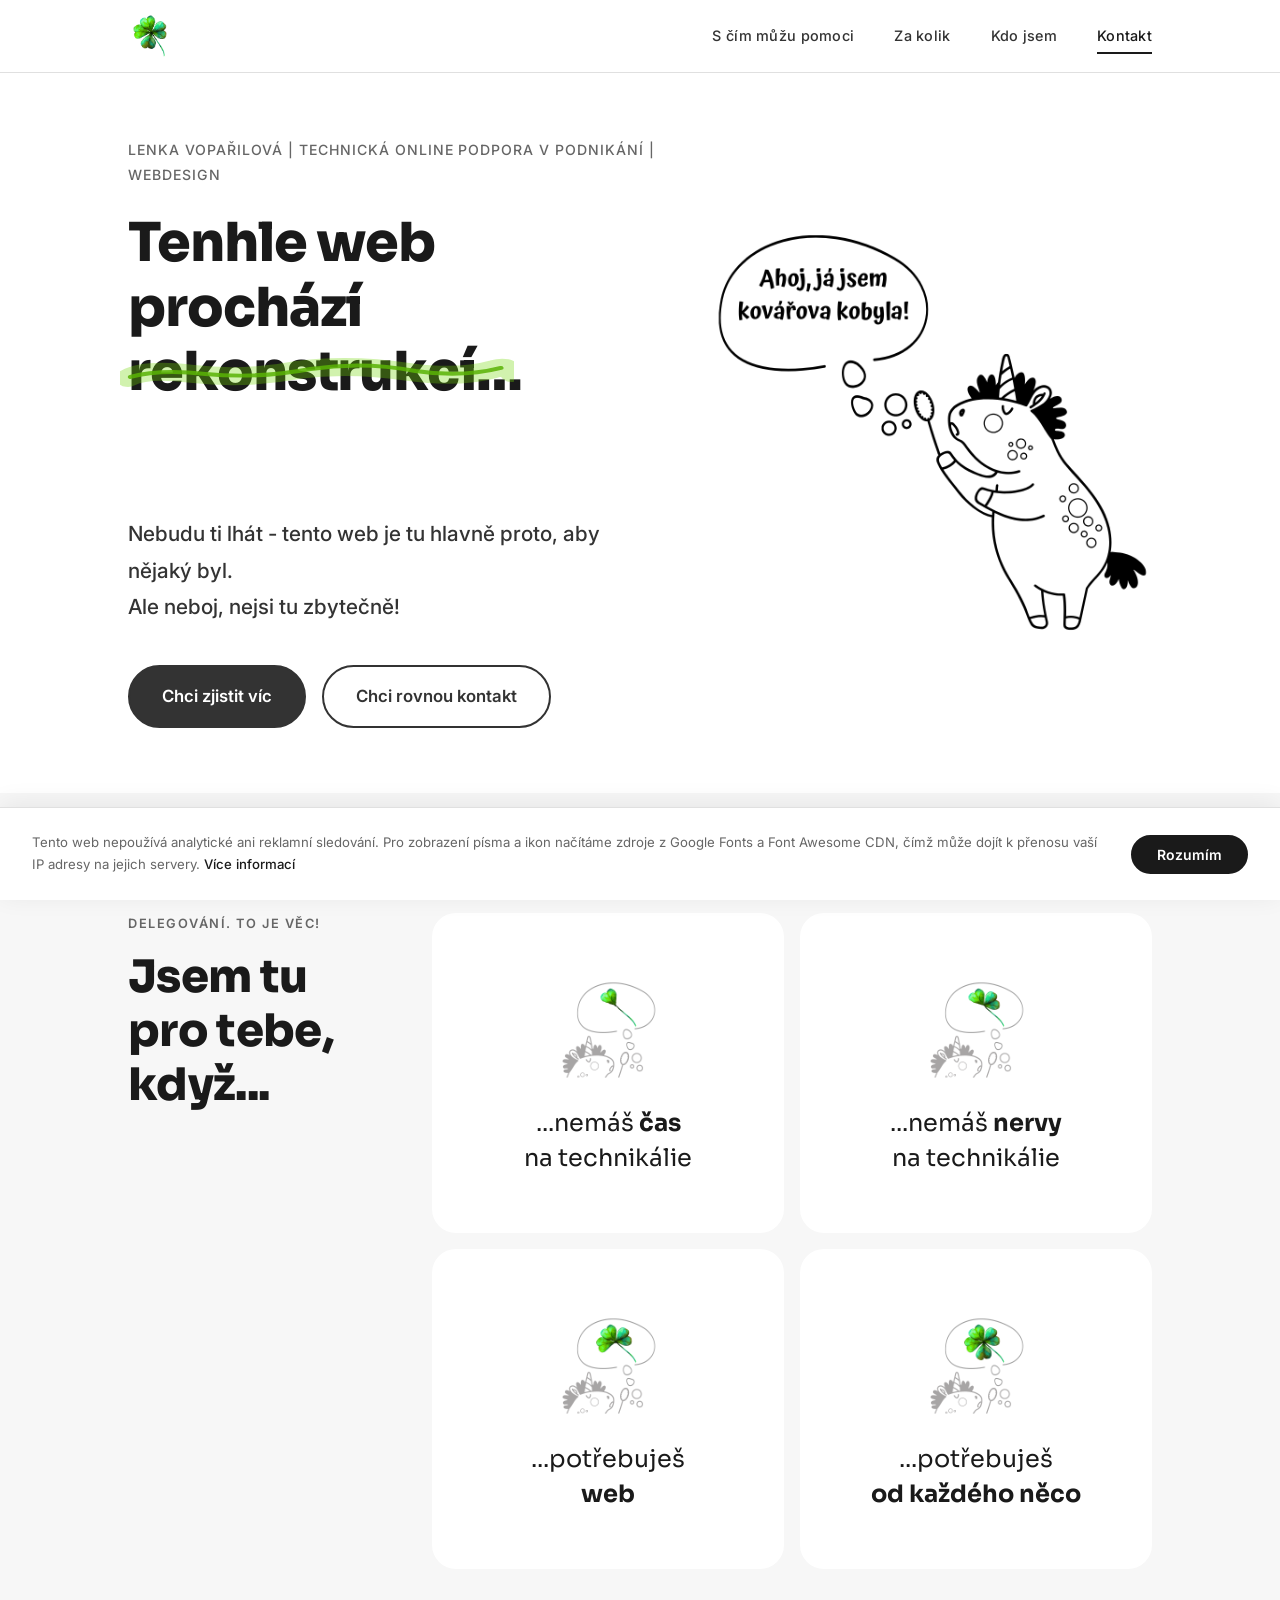
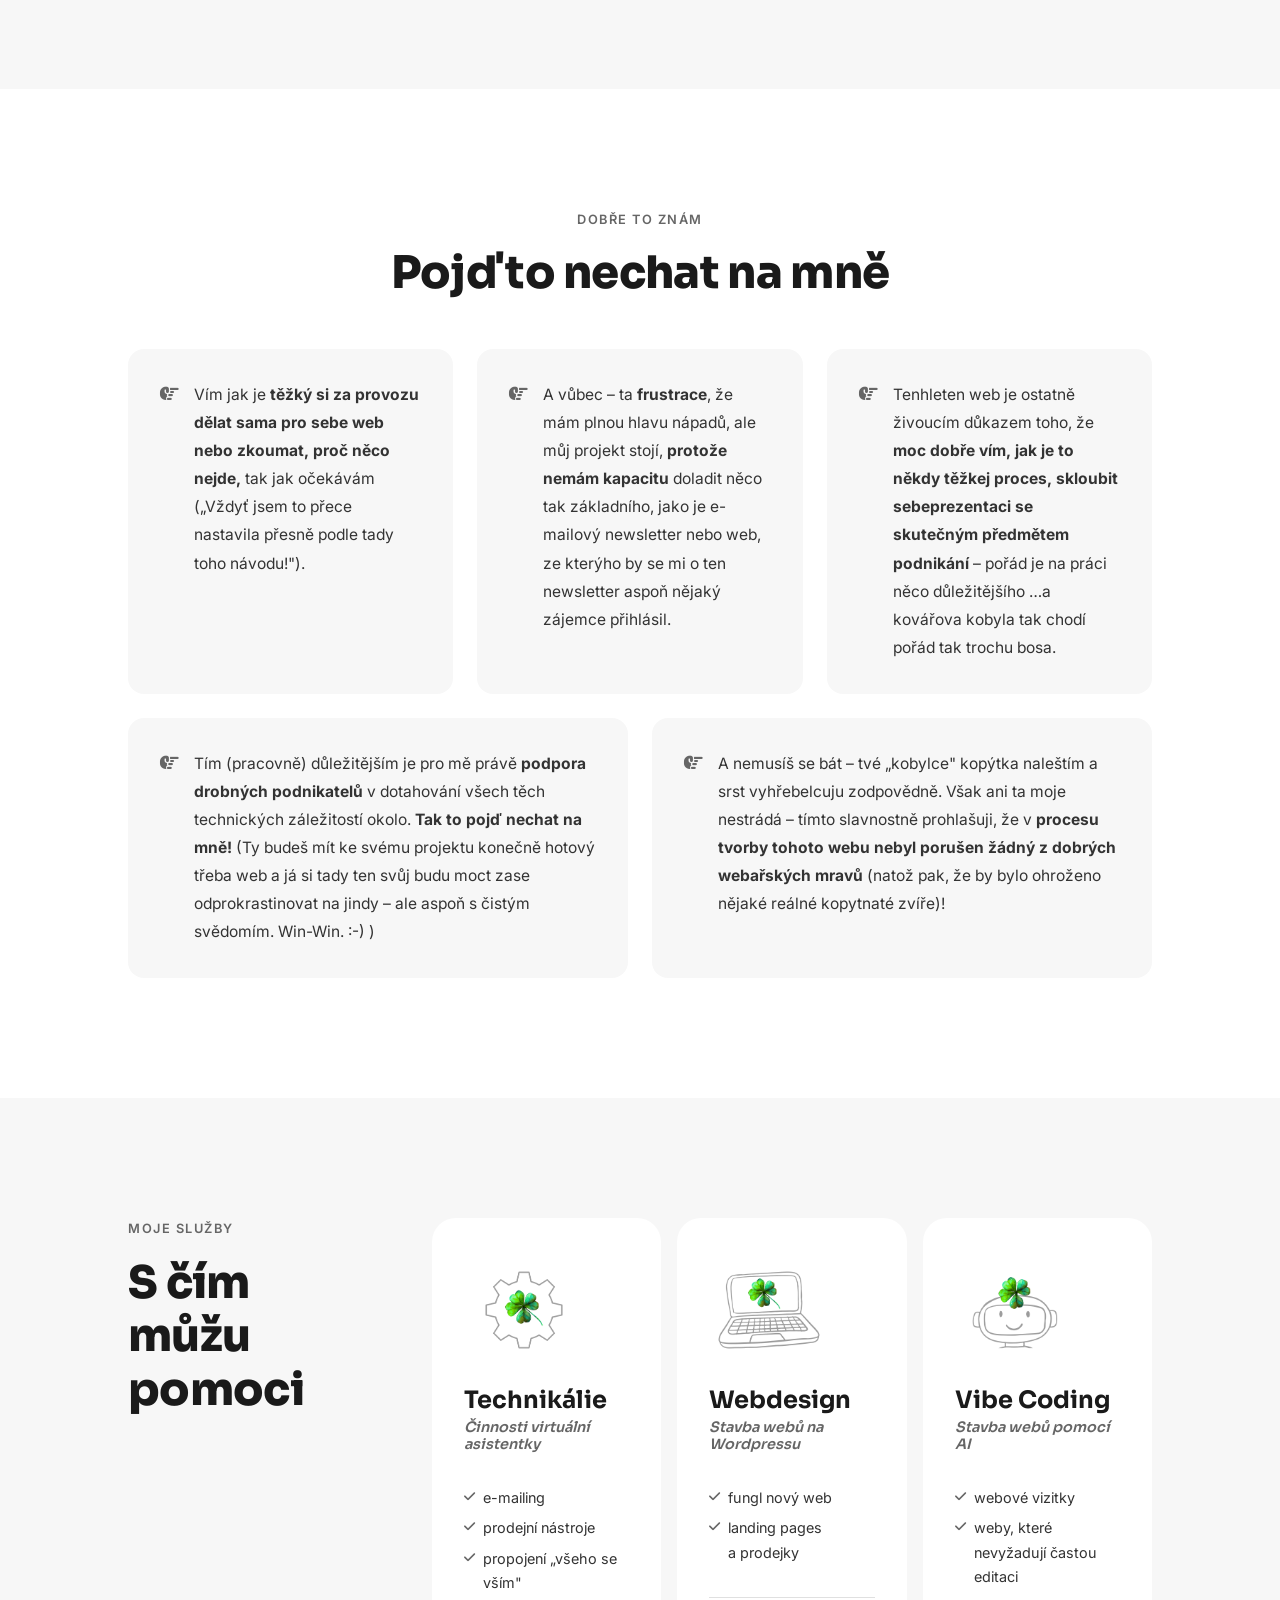
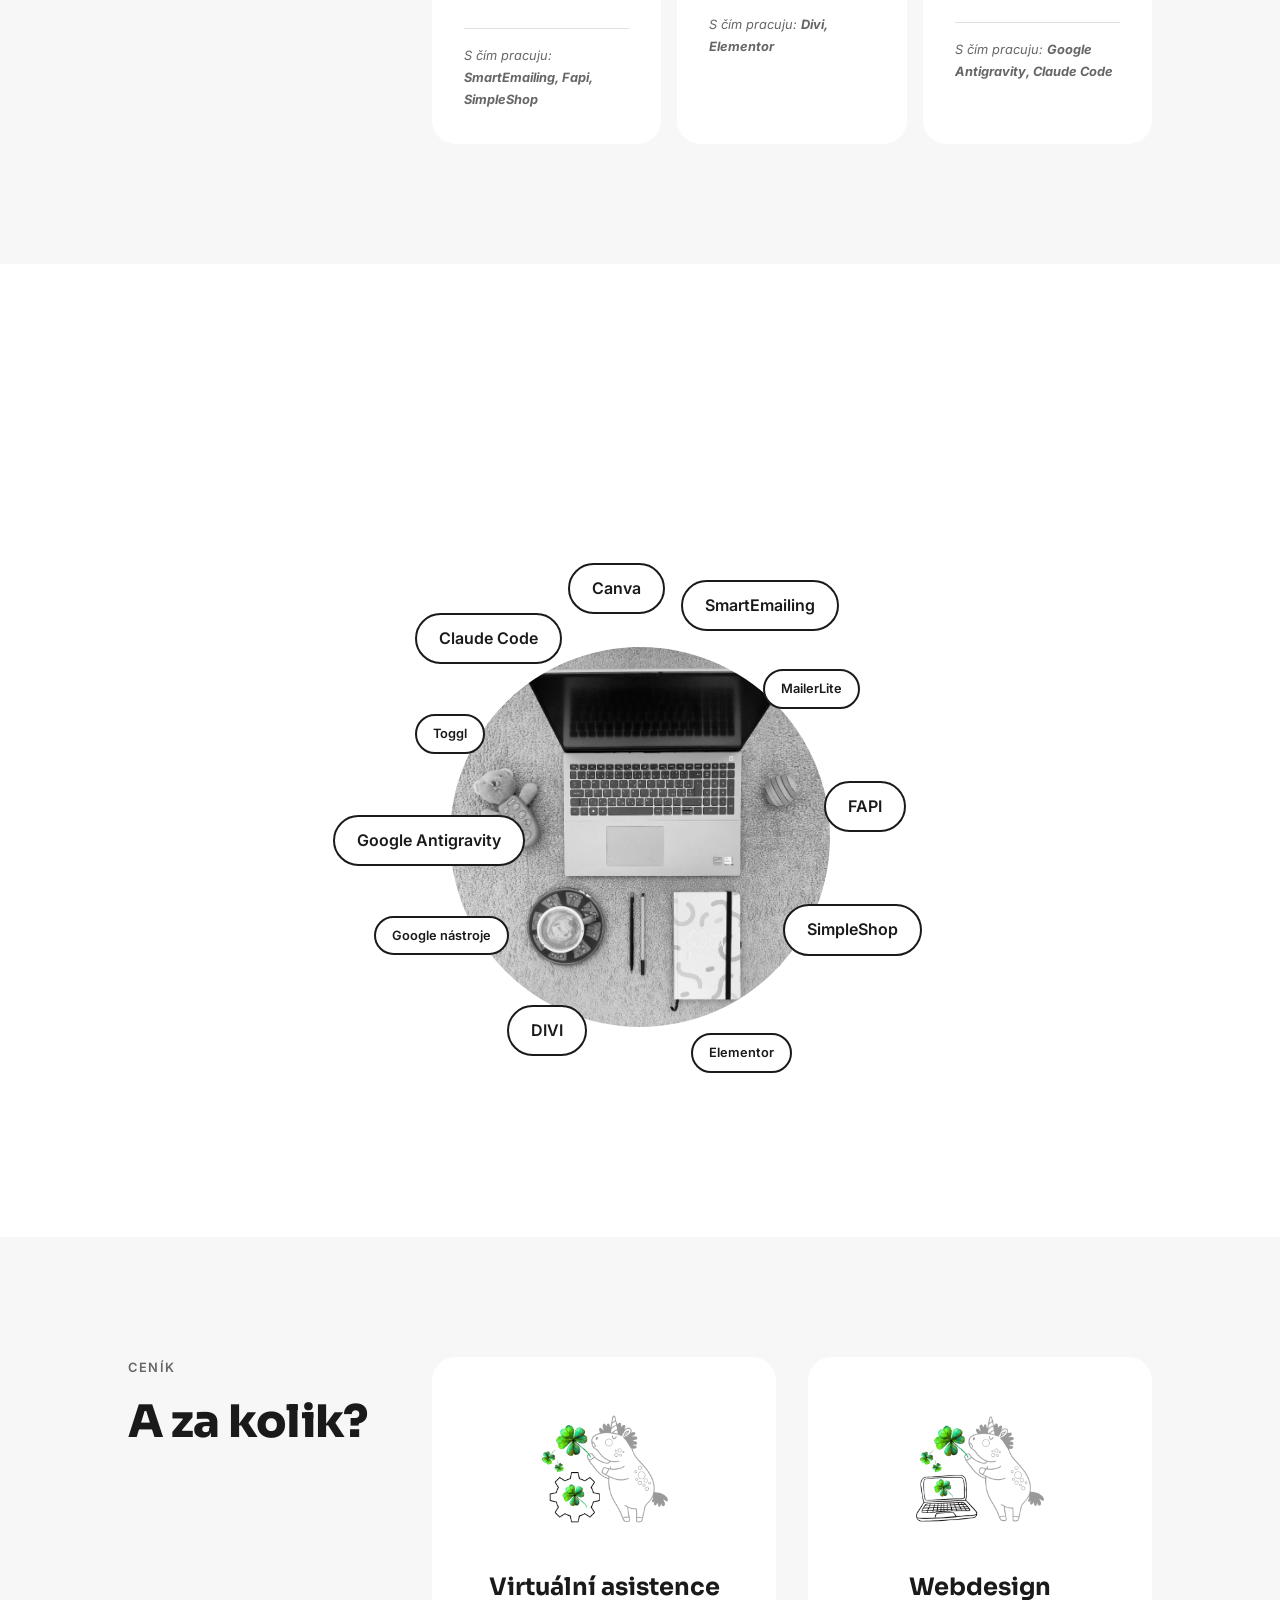
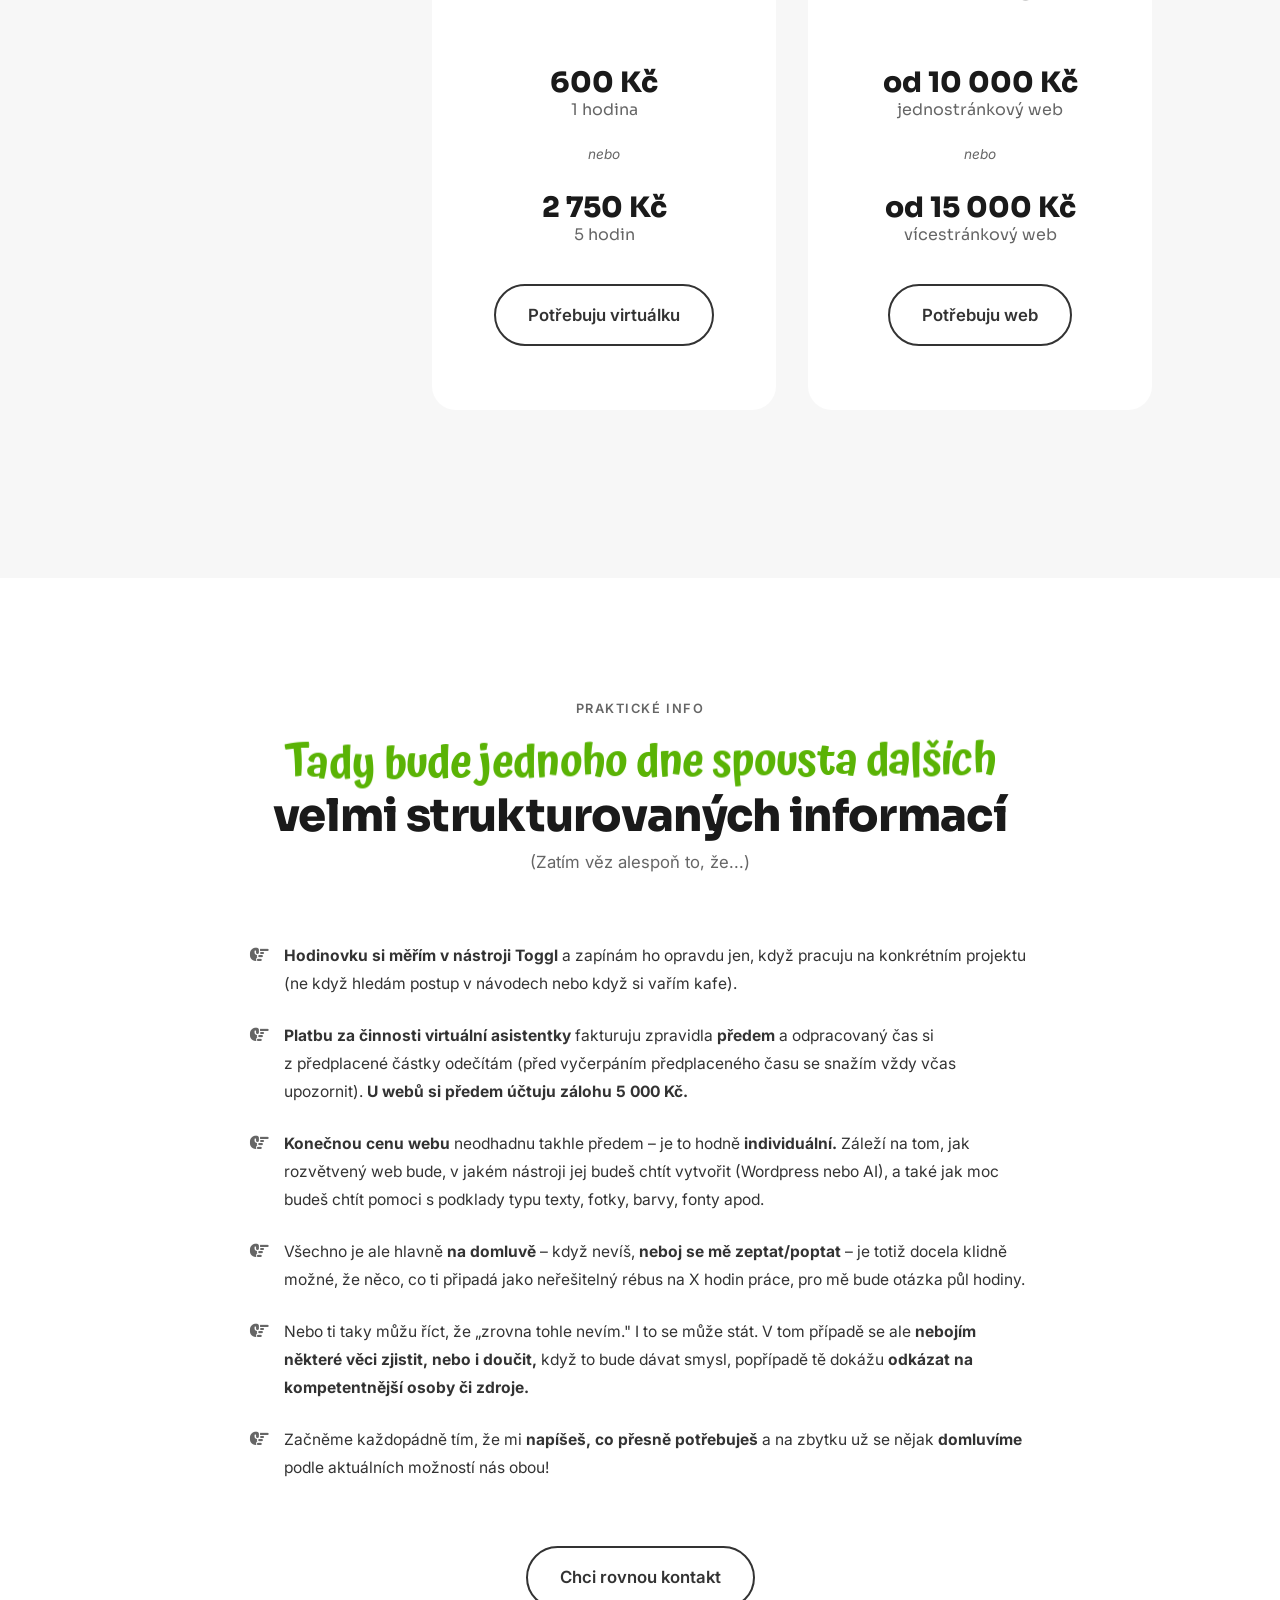
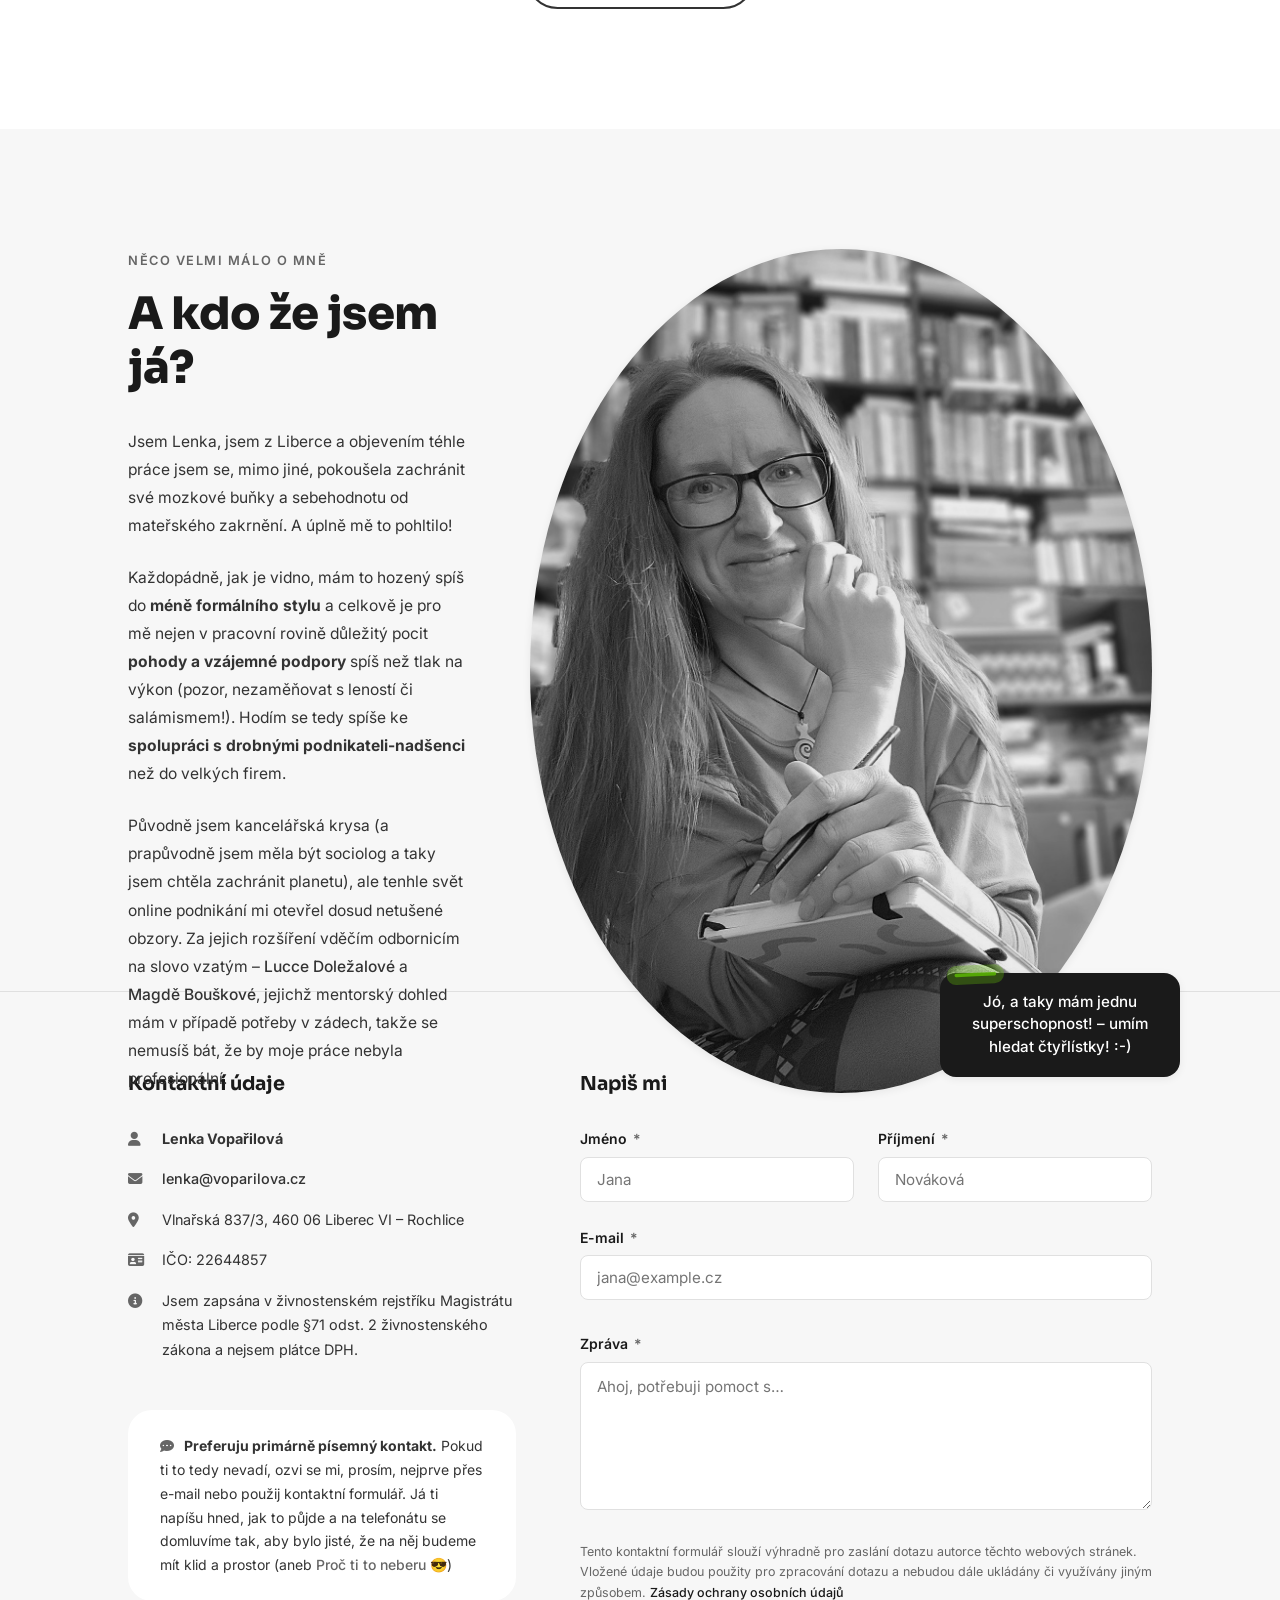
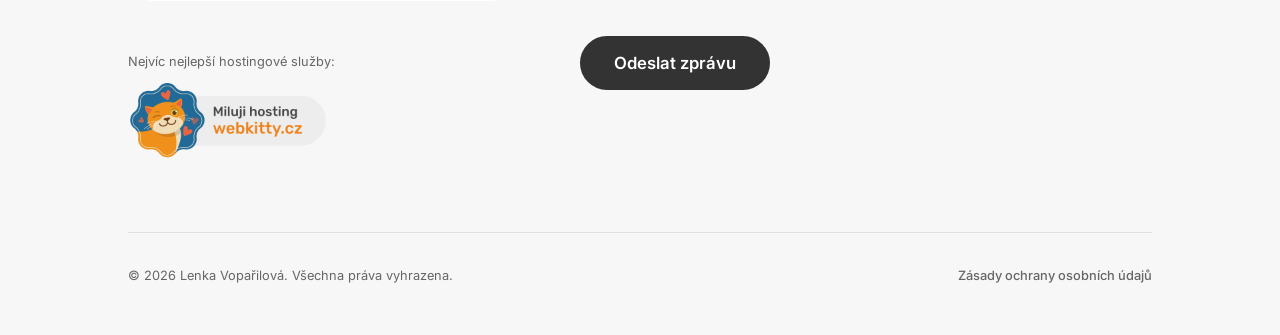
==== index.html @ 4a7dfb62 "verze1-28426" ====
<!DOCTYPE html>
<html lang="cs">

<head>
  <meta charset="UTF-8">
  <meta name="viewport" content="width=device-width, initial-scale=1.0">

  <!-- ===== SEO ===== -->
  <title>Lenka Vopařilová – Technická online podpora v podnikání | Webdesign | Liberec</title>
  <meta name="description"
    content="Virtuální asistentka a webdesignérka z Liberce. Pomáhám drobným podnikatelům s e-mailingem, webdesignem, propojením nástrojů a tvorbou webů. Neztrácejte nervy s technikou – nechte to na&nbsp;mně.">
  <link rel="canonical" href="https://voparilova.cz/">

  <!-- ===== Open Graph (Facebook, LinkedIn…) ===== -->
  <meta property="og:type" content="website">
  <meta property="og:url" content="https://voparilova.cz/">
  <meta property="og:title" content="Lenka Vopařilová – Technická online podpora a Webdesign">
  <meta property="og:description"
    content="Virtuální asistentka a webdesignérka. Pomáhám drobným podnikatelům s technickými záležitostmi: e-mailing, webdesign, propojení nástrojů. Liberec.">
  <meta property="og:image" content="https://voparilova.cz/Obrazky/Levop_kobyla_hero.png">
  <meta property="og:locale" content="cs_CZ">
  <meta property="og:site_name" content="Lenka Vopařilová">

  <!-- ===== Twitter Card ===== -->
  <meta name="twitter:card" content="summary_large_image">
  <meta name="twitter:title" content="Lenka Vopařilová – Technická online podpora a Webdesign">
  <meta name="twitter:description"
    content="Virtuální asistentka a webdesignérka z Liberce. Pomáhám s e-mailingem, weby a propojením nástrojů.">
  <meta name="twitter:image" content="https://voparilova.cz/Obrazky/Levop_kobyla_hero.png">

  <!-- ===== Favicon ===== -->
  <link rel="icon" type="image/svg+xml" href="favicon.svg">

  <!-- ===== Fonty ===== -->
  <link rel="preconnect" href="https://fonts.googleapis.com">
  <link rel="preconnect" href="https://fonts.gstatic.com" crossorigin>
  <link
    href="https://fonts.googleapis.com/css2?family=Sora:wght@400;600;700;800&family=Inter:wght@300;400;500;600&family=Caveat:wght@600&family=Atma:wght@600&display=swap"
    rel="stylesheet">

  <!-- ===== Font Awesome ===== -->
  <link rel="preconnect" href="https://cdnjs.cloudflare.com" crossorigin>
  <link rel="stylesheet" href="https://cdnjs.cloudflare.com/ajax/libs/font-awesome/6.5.1/css/all.min.css"
    integrity="sha512-DTOQO9RWCH3ppGqcWaEA1BIZOC6xxalwEsw9c2QQeAIftl+Vegovlnee1c9QX4TctnWMn13TZye+giMm8e2LwA=="
    crossorigin="anonymous" referrerpolicy="no-referrer">

  <!-- ===== Stylesheet ===== -->
  <link rel="stylesheet" href="css/style.css">

  <!-- ===== Strukturovaná data – LocalBusiness ===== -->
  <script type="application/ld+json">
  {
    "@context": "https://schema.org",
    "@type": "LocalBusiness",
    "name": "Lenka Vopařilová",
    "description": "Virtuální asistentka a webdesignérka. Technická online podpora drobným podnikatelům – e-mailing, webdesign, propojení nástrojů.",
    "url": "https://voparilova.cz",
    "email": "lenka@voparilova.cz",
    "address": {
      "@type": "PostalAddress",
      "streetAddress": "Vlnařská 837/3",
      "addressLocality": "Liberec VI – Rochlice",
      "postalCode": "460 06",
      "addressCountry": "CZ"
    },
    "identifier": {
      "@type": "PropertyValue",
      "name": "IČO",
      "value": "22644857"
    },
    "priceRange": "600 Kč/hod",
    "areaServed": {
      "@type": "Country",
      "name": "Česká republika"
    },
    "knowsLanguage": "cs",
    "image": "https://voparilova.cz/Obrazky/Levop_Lenka.jpg"
  }
  </script>

  <!-- ===== Strukturovaná data – FAQ (ceník) ===== -->
  <script type="application/ld+json">
  {
    "@context": "https://schema.org",
    "@type": "FAQPage",
    "mainEntity": [
      {
        "@type": "Question",
        "name": "Kolik stojí virtuálně-asistentské činnosti?",
        "acceptedAnswer": {
          "@type": "Answer",
          "text": "Hodinová sazba je 600 Kč. Čas měřím v nástroji Toggl a zapínám ho opravdu jen při práci na konkrétním projektu."
        }
      },
      {
        "@type": "Question",
        "name": "Kolik stojí tvorba webu?",
        "acceptedAnswer": {
          "@type": "Answer",
          "text": "Cena závisí na složitosti a způsobu tvorby. Malý web nebo webová vizitka od 10 000 Kč, rozvětvený web od 20 000 Kč. Konečnou cenu nelze odhadnout předem, vše je na domluvě."
        }
      }
    ]
  }
  </script>
</head>

<body>

  <!-- ============================================================
     NAVIGACE
     ============================================================ -->
  <header class="site-header" role="banner">
    <nav class="nav-inner" aria-label="Hlavní navigace">

      <!-- Logo -->
      <a href="/" class="nav-logo" aria-label="Lenka Vopařilová – domovská stránka">
        <img src="Obrazky/Levop_ctyrlistek_logo.png" alt="Čtyřlístek – logo Lenky Vopařilové" width="44" height="44">
      </a>

      <!-- Desktopové menu -->
      <ul class="nav-menu" role="list">
        <li><a href="#sluzby">S čím můžu pomoci</a></li>
        <li><a href="#cenik">Za kolik</a></li>
        <li><a href="#o-mne">Kdo jsem</a></li>
        <li><a href="#kontakt">Kontakt</a></li>
      </ul>

      <!-- Hamburger (mobil) -->
      <button class="nav-hamburger" aria-label="Otevřít menu" aria-expanded="false" aria-controls="mobile-menu">
        <span></span>
        <span></span>
        <span></span>
      </button>

    </nav>

    <!-- Mobilní menu -->
    <nav id="mobile-menu" class="nav-mobile-menu" aria-label="Mobilní navigace">
      <a href="#sluzby">S čím můžu pomoci</a>
      <a href="#cenik">Za kolik</a>
      <a href="#o-mne">Kdo jsem</a>
      <a href="#kontakt">Kontakt</a>
    </nav>
  </header><!-- /header -->


  <!-- ============================================================
     HERO SEKCE
     ============================================================ -->
  <main id="main-content">

    <section class="hero" aria-labelledby="hero-heading">
      <div class="hero-inner">

        <!-- Text -->
        <div class="hero-content">
          <p class="hero-supertitle">
            Lenka Vopařilová | Technická online podpora v podnikání | Webdesign
          </p>

          <h1 class="hero-title" id="hero-heading">
            Tenhle web prochází
            <span class="word-swap-wrapper">
              <span class="word-swap">
                <span class="old-word">
                  <span class="old-word-text">rekonstrukcí…</span>
                  <svg class="brush-strike" aria-hidden="true" viewBox="0 0 300 48" preserveAspectRatio="none"
                    xmlns="http://www.w3.org/2000/svg">
                    <path class="brush-path"
                      d="M6 28 Q20 18 55 24 Q95 30 135 20 Q175 13 220 22 Q258 29 285 19 Q295 15 298 23" fill="none"
                      stroke="#71d706" stroke-width="18" stroke-linecap="round" stroke-linejoin="round"
                      opacity="0.32" />
                    <path class="brush-path" d="M8 27 Q30 19 65 24 Q105 29 145 19 Q185 11 225 21 Q260 28 290 18"
                      fill="none" stroke="#5ab305" stroke-width="4" stroke-linecap="round" stroke-linejoin="round"
                      opacity="0.85" />
                  </svg>
                </span>
              </span>
              <span class="new-word">rozvážným vývojem</span>
            </span>
          </h1>

          <p class="hero-subtitle">Nebudu ti lhát - tento web je tu hlavně proto, aby nějaký byl.<br>Ale neboj, nejsi tu
            zbytečně!</p>

          <div class="hero-buttons">
            <a href="#sluzby" class="btn btn-primary">Chci zjistit víc</a>
            <a href="#kontakt" class="btn btn-secondary">Chci rovnou kontakt</a>
          </div>
        </div><!-- /hero-content -->

        <!-- Obrázek kobyla -->
        <div class="hero-image">
          <img src="Obrazky/Levop_kobyla_hero.png"
            alt="Kovářova kobyla – maskot Lenky Vopařilové, symbolizující, že i odborník někdy nechá svůj web na posledním místě"
            width="600" height="700" fetchpriority="high">
        </div>

      </div>
    </section><!-- /hero -->


    <!-- ============================================================
     SEKCE: S ČÍM MŮŽU POMOCI (id pro kotvu menu)
     ============================================================ -->
    <section id="sluzby" class="alt-bg" aria-labelledby="sluzby-heading">
      <div class="container">

        <!-- — — — JSEM TU, KDYŽ — — — -->
        <div class="when-layout">

          <!-- Levý sloupec: nadpis -->
          <div class="when-intro">
            <p class="section-label reveal">Delegování. To je věc!</p>
            <h2 class="section-title reveal reveal-delay-1" id="sluzby-heading">
              Jsem tu pro tebe, když...
            </h2>
          </div>

          <!-- Pravý sloupec: kartičky -->
          <div class="when-cards">

            <div class="when-card reveal reveal-delay-1">
              <div class="flip-box-inner">
                <div class="flip-box-front">
                  <img src="Obrazky/Ikony/ikona_1.png" alt="" aria-hidden="true" width="120" height="120">
                  <p class="flip-front-title">...nemáš <span class="card-sub-underline">čas<svg class="brush-underline"
                        viewBox="0 0 60 10" preserveAspectRatio="none" xmlns="http://www.w3.org/2000/svg"
                        aria-hidden="true">
                        <path class="brush-upath" d="M2 6 Q15 3 30 6 Q45 9 55 5 Q58 3 58 6" fill="none" stroke="#71d706"
                          stroke-width="4" stroke-linecap="round" opacity="0.85" />
                      </svg></span><br>na technikálie</p>
                </div>
                <div class="flip-box-back">
                  <p>...už máš pocit, že ti <strong>technická stránka</strong> tvého podnikání <strong>zabírá až moc
                      času,</strong> který by se dal využít rozumněji</p>
                </div>
              </div>
            </div>

            <div class="when-card reveal reveal-delay-2">
              <div class="flip-box-inner">
                <div class="flip-box-front">
                  <img src="Obrazky/Ikony/ikona_2.png" alt="" aria-hidden="true" width="120" height="120">
                  <p class="flip-front-title">...nemáš <span class="card-sub-underline">nervy<svg
                        class="brush-underline" viewBox="0 0 80 10" preserveAspectRatio="none"
                        xmlns="http://www.w3.org/2000/svg" aria-hidden="true">
                        <path class="brush-upath" d="M2 6 Q20 3 40 6 Q60 9 72 5 Q77 3 78 6" fill="none" stroke="#71d706"
                          stroke-width="4" stroke-linecap="round" opacity="0.85" />
                      </svg></span><br>na technikálie</p>
                </div>
                <div class="flip-box-back">
                  <p>...už nemáš nervy postopadesátýšestý zkoumat, <strong>jak se něco nastavuje</strong> (a pak to
                    stejně nechce fungovat)</p>
                </div>
              </div>
            </div>

            <div class="when-card reveal reveal-delay-3">
              <div class="flip-box-inner">
                <div class="flip-box-front">
                  <img src="Obrazky/Ikony/ikona_3.png" alt="" aria-hidden="true" width="120" height="120">
                  <p class="flip-front-title">...potřebuješ<br><span class="card-sub-underline">web<svg
                        class="brush-underline" viewBox="0 0 60 10" preserveAspectRatio="none"
                        xmlns="http://www.w3.org/2000/svg" aria-hidden="true">
                        <path class="brush-upath" d="M2 6 Q15 3 30 6 Q45 9 55 5 Q58 3 58 6" fill="none" stroke="#71d706"
                          stroke-width="4" stroke-linecap="round" opacity="0.85" />
                      </svg></span></p>
                </div>
                <div class="flip-box-back">
                  <p>...potřebuješ takový nějaký <strong>normální web nebo něco přidat a doladit</strong> v tom, který
                    už máš</p>
                </div>
              </div>
            </div>

            <div class="when-card reveal reveal-delay-4">
              <div class="flip-box-inner">
                <div class="flip-box-front">
                  <img src="Obrazky/Ikony/ikona_4.png" alt="" aria-hidden="true" width="120" height="120">
                  <p class="flip-front-title">...potřebuješ<br><span class="card-sub-underline">od každého něco<svg
                        class="brush-underline" viewBox="0 0 270 10" preserveAspectRatio="none"
                        xmlns="http://www.w3.org/2000/svg" aria-hidden="true">
                        <path class="brush-upath" d="M2 6 Q50 3 100 6 Q150 9 200 5 Q240 3 268 6" fill="none"
                          stroke="#71d706" stroke-width="4" stroke-linecap="round" opacity="0.85" />
                      </svg></span></p>
                </div>
                <div class="flip-box-back">
                  <p>...potřebuješ <strong>od každého něco</strong> – pořešit web a zároveň udělat landing page na
                    magnet, napojit na něj e-mailing, udělat prodejku s prodejním formulářem a ještě k tomu členskou
                    sekci, a tak dále</p>
                </div>
              </div>
            </div>

          </div><!-- /when-cards -->

        </div><!-- /when-layout -->

      </div>
    </section><!-- /sluzby -->


    <!-- ============================================================
       SEKCE: VOLNÝ TEXT (novinové sloupce)
       ============================================================ -->
    <section aria-label="O mých zkušenostech">
      <div class="container">
        <p class="section-label text-center reveal">Dobře to znám</p>
        <h2 class="section-title text-center reveal reveal-delay-1">Pojď to nechat na mně</h2>
        <div class="bento-grid">
          <div class="bento-card reveal">
            <i class="fa-solid fa-hand-point-right" aria-hidden="true"></i>
            <span>Vím jak je <strong>těžký si za provozu dělat sama pro sebe web nebo zkoumat, proč něco nejde,</strong>
              tak jak očekávám („Vždyť jsem to přece nastavila přesně podle tady toho návodu!").</span>
          </div>
          <div class="bento-card reveal reveal-delay-1">
            <i class="fa-solid fa-hand-point-right" aria-hidden="true"></i>
            <span>A vůbec – ta <strong>frustrace</strong>, že mám plnou hlavu nápadů, ale můj projekt stojí,
              <strong>protože
                nemám kapacitu</strong> doladit něco tak základního, jako je e-mailový newsletter nebo web,
              ze kterýho by se mi o ten newsletter aspoň nějaký zájemce přihlásil.</span>
          </div>
          <div class="bento-card reveal reveal-delay-2">
            <i class="fa-solid fa-hand-point-right" aria-hidden="true"></i>
            <span>Tenhleten web je ostatně živoucím důkazem toho, že <strong>moc dobře vím, jak je to někdy
                těžkej proces, skloubit sebeprezentaci se skutečným předmětem podnikání</strong> – pořád je
              na práci něco důležitějšího …a kovářova kobyla tak chodí pořád tak trochu bosa.</span>
          </div>
          <div class="bento-card reveal">
            <i class="fa-solid fa-hand-point-right" aria-hidden="true"></i>
            <span>Tím (pracovně) důležitějším je pro mě právě <strong>podpora drobných podnikatelů</strong> v dotahování
              všech těch technických záležitostí okolo. <strong>Tak to pojď nechat na mně!</strong> (Ty budeš mít
              ke svému projektu konečně hotový třeba web a já si tady ten svůj budu moct zase
              odprokrastinovat na jindy&nbsp;– ale aspoň s čistým svědomím. Win-Win.&nbsp;:-)&nbsp;)</span>
          </div>
          <div class="bento-card reveal reveal-delay-1">
            <i class="fa-solid fa-hand-point-right" aria-hidden="true"></i>
            <span>A nemusíš se bát&nbsp;– tvé „kobylce" kopýtka naleštím a srst vyhřebelcuju zodpovědně.
              Však ani ta moje nestrádá&nbsp;– tímto slavnostně prohlašuji, že v <strong>procesu tvorby tohoto
                webu nebyl porušen žádný z dobrých webařských mravů</strong> (natož pak, že by bylo ohroženo
              nějaké reálné kopytnaté zvíře)!</span>
          </div>
        </div><!-- /bento-grid -->
      </div>
    </section><!-- /volný text -->


    <!-- ============================================================
       SEKCE: MOJE SLUŽBY
       ============================================================ -->
    <section class="alt-bg" aria-labelledby="sluzby-sluzby-heading">
      <div class="container">

        <!-- — — — S ČÍM BYCH TI MOHLA BÝT NÁPOMOCNÁ — — — -->
        <div class="when-layout">

          <!-- Levý sloupec: nadpis -->
          <div class="when-intro">
            <p class="section-label reveal">Moje služby</p>
            <h2 class="reveal reveal-delay-1" id="sluzby-sluzby-heading">S čím můžu pomoci</h2>
          </div>

          <!-- Pravý sloupec: karty -->
          <div class="services-grid">

            <!-- Karta 1: Technikálie -->
            <article class="service-card reveal reveal-delay-1">
              <img src="Obrazky/Ikony/ikona_technikalie.png" alt="" aria-hidden="true" width="120" height="120">
              <h3>
                Technikálie
                <span class="card-sub"><span class="card-sub-underline">Činnosti virtuální asistentky<svg
                      class="brush-underline" viewBox="0 0 340 10" preserveAspectRatio="none"
                      xmlns="http://www.w3.org/2000/svg" aria-hidden="true">
                      <path class="brush-upath" d="M2 6 Q60 3 120 6 Q180 9 240 5 Q290 3 338 6" fill="none"
                        stroke="#71d706" stroke-width="4" stroke-linecap="round" opacity="0.85" />
                    </svg></span></span>
              </h3>
              <ul>
                <li><i class="fa-solid fa-check" aria-hidden="true"></i> e-mailing</li>
                <li><i class="fa-solid fa-check" aria-hidden="true"></i> prodejní nástroje</li>
                <li><i class="fa-solid fa-check" aria-hidden="true"></i> propojení „všeho se vším"</li>
              </ul>
              <p class="tools-used">
                S čím pracuju: <strong>SmartEmailing, Fapi, SimpleShop</strong>
              </p>
            </article>

            <!-- Karta 2: Webdesign -->
            <article class="service-card reveal reveal-delay-2">
              <img src="Obrazky/Ikony/ikona_webdesign.png" alt="" aria-hidden="true" width="120" height="120">
              <h3>
                Webdesign
                <span class="card-sub"><span class="card-sub-underline">Stavba webů na Wordpressu<svg
                      class="brush-underline" viewBox="0 0 300 10" preserveAspectRatio="none"
                      xmlns="http://www.w3.org/2000/svg" aria-hidden="true">
                      <path class="brush-upath" d="M2 6 Q55 3 110 6 Q165 9 220 5 Q265 3 298 6" fill="none"
                        stroke="#71d706" stroke-width="4" stroke-linecap="round" opacity="0.85" />
                    </svg></span></span>
              </h3>
              <ul>
                <li><i class="fa-solid fa-check" aria-hidden="true"></i> fungl nový web</li>
                <li><i class="fa-solid fa-check" aria-hidden="true"></i> landing pages a prodejky</li>
              </ul>
              <p class="tools-used">
                S čím pracuju: <strong>Divi, Elementor</strong>
              </p>
            </article>

            <!-- Karta 3: Vibe Coding -->
            <article class="service-card reveal reveal-delay-3">
              <img src="Obrazky/Ikony/ikona_vibecoding.png" alt="" aria-hidden="true" width="120" height="120">
              <h3>
                Vibe Coding
                <span class="card-sub"><span class="card-sub-underline">Stavba webů pomocí AI<svg
                      class="brush-underline" viewBox="0 0 270 10" preserveAspectRatio="none"
                      xmlns="http://www.w3.org/2000/svg" aria-hidden="true">
                      <path class="brush-upath" d="M2 6 Q50 3 100 6 Q150 9 200 5 Q240 3 268 6" fill="none"
                        stroke="#71d706" stroke-width="4" stroke-linecap="round" opacity="0.85" />
                    </svg></span></span>
              </h3>
              <ul>
                <li><i class="fa-solid fa-check" aria-hidden="true"></i> webové vizitky</li>
                <li><i class="fa-solid fa-check" aria-hidden="true"></i> weby, které nevyžadují častou editaci</li>
              </ul>
              <p class="tools-used">
                S čím pracuju: <strong>Google Antigravity, Claude Code</strong>
              </p>
            </article>

          </div><!-- /services-grid -->

        </div><!-- /when-layout -->

      </div>
    </section><!-- /moje-sluzby -->


    <!-- ============================================================
     SEKCE: NÁSTROJE (součást "S čím" vizuálně oddělená)
     ============================================================ -->
    <section class="tools-section" aria-labelledby="tools-heading">
      <div class="container">

        <p class="section-label text-center reveal">Toolbox</p>
        <h2 class="text-center reveal reveal-delay-1" id="tools-heading">
          Nástroje, se kterýma pracuju
        </h2>
        <p class="text-center reveal reveal-delay-2"
          style="color: var(--clr-mid); font-size: 1.05rem; margin-top: 4px;">
          (nebo jsem je alespoň už někdy viděla)
        </p>

        <!-- Desktop – plovoucí bubliny -->
        <div class="tools-stage" aria-hidden="true">

          <!-- Centrální obrázek -->
          <div class="tools-circle-img">
            <img src="Obrazky/Levop_nastroje.jpg" alt="Nástroje Lenky Vopařilové" loading="lazy" width="220"
              height="220">
          </div>

          <!-- Ručně kreslený kroužek -->
          <svg class="tools-circle-ring" viewBox="0 0 430 430" xmlns="http://www.w3.org/2000/svg" aria-hidden="true">
            <!-- světlá silná vrstva -->
            <path class="circle-ring-path"
              d="M 218 22 C 328 10, 418 98, 416 215 C 414 330, 326 420, 215 418 C 102 416, 14 328, 16 215 C 18 100, 108 14, 218 22"
              fill="none" stroke="#71d706" stroke-width="22" stroke-linecap="round" stroke-linejoin="round"
              opacity="0.28" />
            <!-- tenká tmavá vrstva -->
            <path class="circle-ring-path"
              d="M 216 26 C 322 16, 412 106, 410 216 C 408 324, 324 412, 216 410 C 106 408, 18 324, 20 216 C 22 108, 112 18, 216 26"
              fill="none" stroke="#5ab305" stroke-width="4" stroke-linecap="round" stroke-linejoin="round"
              opacity="0.88" />
          </svg>

          <!-- Větší bubliny -->
          <span class="bubble big b-smartemailing">SmartEmailing</span>
          <span class="bubble big b-fapi">FAPI</span>
          <span class="bubble big b-simpleshop">SimpleShop</span>
          <span class="bubble big b-divi">DIVI</span>
          <span class="bubble big b-google-antigravity">Google Antigravity</span>
          <span class="bubble big b-claude-code">Claude Code</span>
          <span class="bubble big b-canva">Canva</span>

          <!-- Menší bubliny -->
          <span class="bubble small b-mailerlite">MailerLite</span>
          <span class="bubble small b-elementor">Elementor</span>
          <span class="bubble small b-google-nastroje">Google nástroje</span>
          <span class="bubble small b-toggl">Toggl</span>

        </div><!-- /tools-stage (desktop) -->

        <!-- Mobil – přehledný seznam -->
        <div class="tools-mobile">
          <div class="tools-mobile-photo-wrap">
            <div class="tools-mobile-img">
              <img src="Obrazky/Levop_nastroje.jpg" alt="Nástroje Lenky Vopařilové" loading="lazy" width="180"
                height="180">
            </div>
            <svg class="tools-mobile-ring" viewBox="0 0 430 430" xmlns="http://www.w3.org/2000/svg" aria-hidden="true">
              <path class="circle-ring-path"
                d="M 218 22 C 328 10, 418 98, 416 215 C 414 330, 326 420, 215 418 C 102 416, 14 328, 16 215 C 18 100, 108 14, 218 22"
                fill="none" stroke="#71d706" stroke-width="22" stroke-linecap="round" stroke-linejoin="round"
                opacity="0.28" />
              <path class="circle-ring-path"
                d="M 216 26 C 322 16, 412 106, 410 216 C 408 324, 324 412, 216 410 C 106 408, 18 324, 20 216 C 22 108, 112 18, 216 26"
                fill="none" stroke="#5ab305" stroke-width="4" stroke-linecap="round" stroke-linejoin="round"
                opacity="0.88" />
            </svg>
          </div>
          <ul class="tools-pills" aria-label="Seznam nástrojů">
            <li class="pill big">SmartEmailing</li>
            <li class="pill big">FAPI</li>
            <li class="pill big">SimpleShop</li>
            <li class="pill big">DIVI</li>
            <li class="pill big">Google Antigravity</li>
            <li class="pill big">Claude Code</li>
            <li class="pill big">Canva</li>
            <li class="pill">MailerLite</li>
            <li class="pill">Elementor</li>
            <li class="pill">Google nástroje</li>
            <li class="pill">Toggl</li>
          </ul>
        </div><!-- /tools-mobile -->

      </div>
    </section><!-- /tools-section -->


    <!-- ============================================================
     SEKCE: ZA KOLIK?
     ============================================================ -->
    <section id="cenik" class="alt-bg" aria-labelledby="cenik-heading">
      <div class="container">

        <div class="when-layout">

          <!-- Levý sloupec: nadpis -->
          <div class="when-intro">
            <p class="section-label reveal">Ceník</p>
            <h2 class="reveal reveal-delay-1" id="cenik-heading">A za kolik?</h2>
          </div>

          <!-- Pravý sloupec: karty + text + tlačítko -->
          <div>

            <!-- Cenové karty -->
            <div class="pricing-grid">

              <div class="pricing-card reveal reveal-delay-1">
                <img src="Obrazky/Ikony/virtualni_asistence.png" alt="" aria-hidden="true" class="pricing-icon">
                <h3 class="pricing-card-title"><span class="card-sub-underline">Virtuální asistence<svg
                      class="brush-underline" viewBox="0 0 260 10" preserveAspectRatio="none"
                      xmlns="http://www.w3.org/2000/svg" aria-hidden="true">
                      <path class="brush-upath" d="M2 6 Q65 3 130 6 Q195 9 255 5 Q258 4 258 6" fill="none"
                        stroke="#71d706" stroke-width="4" stroke-linecap="round" opacity="0.85" />
                    </svg></span></h3>
                <div class="price-options">
                  <div class="price-option">
                    <p class="price">600&nbsp;Kč <span>1&nbsp;hodina</span></p>
                  </div>
                  <p class="price-or">nebo</p>
                  <div class="price-option">
                    <p class="price">2&nbsp;750&nbsp;Kč <span>5&nbsp;hodin</span></p>
                  </div>
                </div>
                <a href="#kontakt" class="btn btn-secondary">Potřebuju virtuálku</a>
              </div>

              <div class="pricing-card reveal reveal-delay-2">
                <img src="Obrazky/Ikony/webdesign.png" alt="" aria-hidden="true" class="pricing-icon">
                <h3 class="pricing-card-title"><span class="card-sub-underline">Webdesign<svg class="brush-underline"
                      viewBox="0 0 130 10" preserveAspectRatio="none" xmlns="http://www.w3.org/2000/svg"
                      aria-hidden="true">
                      <path class="brush-upath" d="M2 6 Q33 3 65 6 Q97 9 125 5 Q128 4 128 6" fill="none"
                        stroke="#71d706" stroke-width="4" stroke-linecap="round" opacity="0.85" />
                    </svg></span></h3>
                <div class="price-options">
                  <div class="price-option">
                    <p class="price">od 10&nbsp;000&nbsp;Kč <span>jednostránkový web</span></p>
                  </div>
                  <p class="price-or">nebo</p>
                  <div class="price-option">
                    <p class="price">od 15&nbsp;000&nbsp;Kč <span>vícestránkový web</span></p>
                  </div>
                </div>
                <a href="#kontakt" class="btn btn-secondary">Potřebuju web</a>
              </div>

            </div><!-- /pricing-grid -->

          </div><!-- /pravý sloupec -->

        </div><!-- /when-layout -->

      </div>
    </section><!-- /cenik -->


    <!-- ============================================================
     SEKCE: PRAKTICKÉ INFO
     ============================================================ -->
    <section aria-labelledby="prakticke-info-heading">
      <div class="container">

        <p class="section-label text-center reveal">Praktické info</p>
        <h2 class="text-center reveal reveal-delay-1" id="prakticke-info-heading">
          <span class="prakticke-highlight">Tady bude jednoho dne spousta dalších</span> velmi strukturovaných
          informací
        </h2>
        <p class="text-center reveal reveal-delay-2"
          style="color: var(--clr-mid); font-size: 1.05rem; margin-top: 4px; margin-bottom: var(--sp-8);">
          (Zatím věz alespoň to, že...)
        </p>

        <div class="prakticke-inner">
          <div class="pricing-text reveal">
            <p>
              <i class="fa-solid fa-hand-point-right" aria-hidden="true"></i>
              <span><strong>Hodinovku si měřím v nástroji Toggl</strong> a zapínám ho opravdu jen, když pracuju na
                konkrétním
                projektu (ne když hledám postup v návodech nebo když si vařím kafe).</span>
            </p>
            <p>
              <i class="fa-solid fa-hand-point-right" aria-hidden="true"></i>
              <span><strong>Platbu za činnosti virtuální asistentky</strong> fakturuju zpravidla <strong>předem</strong>
                a odpracovaný čas si z předplacené částky odečítám (před vyčerpáním předplaceného času se snažím vždy
                včas upozornit). <strong>U webů si předem účtuju zálohu 5&nbsp;000 Kč.</strong></span>
            </p>
            <p>
              <i class="fa-solid fa-hand-point-right" aria-hidden="true"></i>
              <span><strong>Konečnou cenu webu</strong> neodhadnu takhle předem – je to hodně
                <strong>individuální.</strong> Záleží na tom, jak rozvětvený web bude, v jakém nástroji jej budeš chtít
                vytvořit (Wordpress nebo AI), a také jak moc budeš chtít pomoci s podklady typu texty, fotky, barvy,
                fonty apod.</span>
            </p>
            <p>
              <i class="fa-solid fa-hand-point-right" aria-hidden="true"></i>
              <span>Všechno je ale hlavně <strong>na domluvě</strong> – když nevíš, <strong>neboj se mě
                  zeptat/poptat</strong> – je totiž
                docela klidně možné, že něco, co ti připadá jako neřešitelný rébus na X hodin práce,
                pro mě bude otázka půl hodiny.</span>
            </p>
            <p>
              <i class="fa-solid fa-hand-point-right" aria-hidden="true"></i>
              <span>Nebo ti taky můžu říct, že „zrovna tohle nevím."
                I to se může stát. V tom případě se ale <strong>nebojím některé věci zjistit, nebo i doučit,</strong>
                když to bude dávat smysl, popřípadě tě dokážu <strong>odkázat na kompetentnější osoby či
                  zdroje.</strong></span>
            </p>
            <p>
              <i class="fa-solid fa-hand-point-right" aria-hidden="true"></i>
              <span>Začněme každopádně tím, že mi <strong>napíšeš, co přesně potřebuješ</strong> a na zbytku už se
                nějak <strong>domluvíme</strong> podle aktuálních možností nás obou!</span>
            </p>
          </div>
          <div class="text-center reveal reveal-delay-1" style="margin-top: var(--sp-8);">
            <a href="#kontakt" class="btn btn-secondary">Chci rovnou kontakt</a>
          </div>
        </div><!-- /prakticke-inner -->



      </div>
    </section><!-- /prakticke-info -->


    <!-- ============================================================
     SEKCE: A KDO ŽE JSEM JÁ?
     ============================================================ -->
    <section id="o-mne" class="alt-bg" aria-labelledby="o-mne-heading">
      <div class="container">

        <div class="about-grid">

          <!-- Text -->
          <div class="about-text">
            <p class="section-label reveal">Něco velmi málo o mně</p>
            <h2 class="reveal reveal-delay-1" id="o-mne-heading">A kdo že jsem já?</h2>

            <div class="reveal reveal-delay-2">
              <p>
                Jsem Lenka, jsem z Liberce a objevením téhle práce jsem se, mimo jiné, pokoušela zachránit své mozkové
                buňky
                a sebehodnotu od mateřského zakrnění. A úplně mě to pohltilo!
              </p>
              <p>
                Každopádně, jak je vidno, mám to hozený spíš do <strong>méně formálního stylu</strong> a celkově je pro
                mě
                nejen v pracovní rovině důležitý pocit <strong>pohody a vzájemné podpory</strong> spíš než tlak
                na výkon (pozor, nezaměňovat s leností či salámismem!). Hodím se tedy spíše ke <strong>spolupráci s
                  drobnými
                  podnikateli-nadšenci</strong> než do velkých firem.
              </p>
              <p>
                Původně jsem kancelářská krysa (a prapůvodně jsem měla být sociolog a taky jsem chtěla zachránit
                planetu), ale tenhle svět online podnikání mi otevřel dosud netušené obzory.
                Za jejich rozšíření vděčím odbornicím na slovo vzatým&nbsp;–
                <a href="https://provirtualky.cz" target="_blank" rel="noopener noreferrer"><span
                    class="card-sub-underline">Lucce&nbsp;Doležalové<svg class="brush-underline" viewBox="0 0 185 10"
                      preserveAspectRatio="none" xmlns="http://www.w3.org/2000/svg" aria-hidden="true">
                      <path class="brush-upath" d="M2 6 Q46 3 92 6 Q138 9 178 5 Q182 3 183 6" fill="none"
                        stroke="#71d706" stroke-width="4" stroke-linecap="round" opacity="0.85" />
                    </svg></span></a>
                a
                <a href="https://webykvalitne.cz" target="_blank" rel="noopener noreferrer"><span
                    class="card-sub-underline">Magdě&nbsp;Bouškové<svg class="brush-underline" viewBox="0 0 175 10"
                      preserveAspectRatio="none" xmlns="http://www.w3.org/2000/svg" aria-hidden="true">
                      <path class="brush-upath" d="M2 6 Q44 3 87 6 Q130 9 168 5 Q172 3 173 6" fill="none"
                        stroke="#71d706" stroke-width="4" stroke-linecap="round" opacity="0.85" />
                    </svg></span></a>,
                jejichž mentorský dohled mám v případě potřeby v zádech, takže se nemusíš bát, že by moje práce nebyla
                profesionální.
              </p>
            </div>
          </div><!-- /about-text -->

          <!-- Fotka + bublina -->
          <div class="about-photo-wrap reveal reveal-delay-2">
            <img src="Obrazky/Levop_Lenka.jpg" alt="Lenka Vopařilová – virtuální asistentka a webdesignérka z Liberce"
              loading="lazy" width="420" height="420">

            <!-- Čtyřlístek – nad bublinou, pozicován vůči photo-wrap -->
            <img class="bubble-clover" src="Obrazky/Levop_ctyrlistek_logo.png" alt="" aria-hidden="true" width="48"
              height="48">

            <!-- Bublina superschopnost -->
            <div class="speech-bubble-wrap">
              <div class="speech-bubble" role="note">
                Jó, a taky mám jednu superschopnost!&nbsp;– umím hledat čtyřlístky!&nbsp;:-)
              </div>
              <svg class="bubble-ring" viewBox="0 0 252 116" xmlns="http://www.w3.org/2000/svg" aria-hidden="true">
                <path class="bubble-ring-path"
                  d="M 17 6 Q 75 2 128 6 Q 185 10 234 4 Q 245 3 249 15 Q 252 55 248 97 Q 247 109 235 113 Q 178 117 128 112 Q 72 107 18 114 Q 5 114 3 101 Q 0 62 5 23 Q 6 7 17 6 Z"
                  fill="none" stroke="#71d706" stroke-width="20" stroke-linecap="round" stroke-linejoin="round"
                  opacity="0.28" />
                <path class="bubble-ring-path"
                  d="M 17 6 Q 75 2 128 6 Q 185 10 234 4 Q 245 3 249 15 Q 252 55 248 97 Q 247 109 235 113 Q 178 117 128 112 Q 72 107 18 114 Q 5 114 3 101 Q 0 62 5 23 Q 6 7 17 6 Z"
                  fill="none" stroke="#5ab305" stroke-width="3.5" stroke-linecap="round" stroke-linejoin="round"
                  opacity="0.88" />
              </svg>
            </div>
          </div><!-- /about-photo-wrap -->

        </div><!-- /about-grid -->

      </div>
    </section><!-- /o-mne -->

  </main><!-- /main -->


  <!-- ============================================================
     PATIČKA – KONTAKT
     ============================================================ -->
  <footer id="kontakt" class="site-footer" role="contentinfo">
    <div class="footer-inner">

      <div class="footer-grid">

        <!-- Levý sloupec: Kontaktní a povinné údaje -->
        <div class="footer-contact">
          <h3>Kontaktní údaje</h3>

          <address class="contact-details" style="font-style: normal;">
            <div class="contact-item">
              <i class="fa-solid fa-user" aria-hidden="true"></i>
              <span><strong>Lenka Vopařilová</strong></span>
            </div>
            <div class="contact-item">
              <i class="fa-solid fa-envelope" aria-hidden="true"></i>
              <a href="mailto:lenka@voparilova.cz">lenka@voparilova.cz</a>
            </div>
            <div class="contact-item">
              <i class="fa-solid fa-location-dot" aria-hidden="true"></i>
              <span>Vlnařská 837/3, 460&nbsp;06 Liberec&nbsp;VI&nbsp;– Rochlice</span>
            </div>
            <div class="contact-item">
              <i class="fa-solid fa-id-card" aria-hidden="true"></i>
              <span>IČO: 22644857</span>
            </div>
            <div class="contact-item">
              <i class="fa-solid fa-circle-info" aria-hidden="true"></i>
              <span>Jsem zapsána v živnostenském rejstříku Magistrátu města Liberce podle §71 odst.&nbsp;2
                živnostenského zákona a nejsem plátce DPH.</span>
            </div>
          </address>

          <!-- Bublina – preferuji písemný kontakt -->
          <div class="footer-bubble mt-4">
            <svg class="footer-bubble-ring" viewBox="0 0 460 160" preserveAspectRatio="none"
              xmlns="http://www.w3.org/2000/svg" aria-hidden="true">
              <path class="footer-bubble-ring-path"
                d="M 26 5 Q 130 1 230 5 Q 340 9 448 3 Q 457 3 458 17 Q 461 80 457 138 Q 457 157 440 159 Q 340 163 230 157 Q 118 151 26 159 Q 7 158 4 143 Q 0 80 5 38 Q 5 8 26 5 Z"
                fill="none" stroke="#71d706" stroke-width="20" stroke-linecap="round" stroke-linejoin="round"
                opacity="0.28" />
              <path class="footer-bubble-ring-path"
                d="M 26 5 Q 130 1 230 5 Q 340 9 448 3 Q 457 3 458 17 Q 461 80 457 138 Q 457 157 440 159 Q 340 163 230 157 Q 118 151 26 159 Q 7 158 4 143 Q 0 80 5 38 Q 5 8 26 5 Z"
                fill="none" stroke="#5ab305" stroke-width="3.5" stroke-linecap="round" stroke-linejoin="round"
                opacity="0.88" />
            </svg>
            <i class="fa-solid fa-comment-dots" aria-hidden="true"></i>
            <strong>Preferuju primárně písemný kontakt.</strong> Pokud ti to tedy nevadí, ozvi se mi,
            prosím, nejprve přes e-mail nebo použij kontaktní formulář. Já ti napíšu hned, jak to půjde
            a na telefonátu se domluvíme tak, aby bylo jisté, že na něj budeme mít klid a prostor
            (aneb <a href="https://www.proctitoneberu.cz" target="_blank" rel="noopener noreferrer">Proč ti to
              neberu</a>&nbsp;&#128526;)
          </div>

          <!-- Nálepka Webkitty -->
          <div class="footer-badge">
            <p class="footer-badge-label">Nejvíc nejlepší hostingové služby:</p>
            <a href="https://obchod.webkitty.cz/?id=470686" target="_blank" rel="noopener noreferrer">
              <img src="Obrazky/odznak_miluji_webkitty.png" alt="Miluji hosting webkitty.cz" width="200" loading="lazy">
            </a>
          </div>
        </div><!-- /footer-contact -->

        <!-- Pravý sloupec: Kontaktní formulář -->
        <div class="footer-form">
          <h3>Napiš mi</h3>

          <form id="contact-form" action="https://formspree.io/f/mpqojkkg" method="POST" novalidate
            aria-label="Kontaktní formulář">

            <!-- Honeypot – skrytý pro lidi, pasti pro boty -->
            <div class="hp-field" aria-hidden="true">
              <label for="hp-website">Web (nevyplňovat)</label>
              <input type="text" id="hp-website" name="website" tabindex="-1" autocomplete="off">
            </div>

            <!-- Jméno + Příjmení -->
            <div class="form-row">
              <div class="form-group">
                <label for="form-jmeno">
                  Jméno <span class="req" aria-label="povinné pole">*</span>
                </label>
                <input type="text" id="form-jmeno" name="jmeno" required autocomplete="given-name" placeholder="Jana">
              </div>
              <div class="form-group">
                <label for="form-prijmeni">
                  Příjmení <span class="req" aria-label="povinné pole">*</span>
                </label>
                <input type="text" id="form-prijmeni" name="prijmeni" required autocomplete="family-name"
                  placeholder="Nováková">
              </div>
            </div><!-- /form-row -->

            <!-- E-mail -->
            <div class="form-group mb-4">
              <label for="form-email">
                E-mail <span class="req" aria-label="povinné pole">*</span>
              </label>
              <input type="email" id="form-email" name="email" required autocomplete="email"
                placeholder="jana@example.cz">
            </div>

            <!-- Zpráva -->
            <div class="form-group mb-4">
              <label for="form-zprava">
                Zpráva <span class="req" aria-label="povinné pole">*</span>
              </label>
              <textarea id="form-zprava" name="zprava" required rows="5"
                placeholder="Ahoj, potřebuji pomoct s…"></textarea>
            </div>

            <!-- GDPR poznámka -->
            <p class="form-disclaimer">
              Tento kontaktní formulář slouží výhradně pro zaslání dotazu autorce těchto webových
              stránek. Vložené údaje budou použity pro zpracování dotazu a nebudou dále ukládány
              či využívány jiným způsobem.
              <a href="zasady-ochrany-osobnich-udaju.html">Zásady ochrany osobních údajů</a>
            </p>

            <!-- Odeslání -->
            <div class="form-submit-wrap">
              <button type="submit" class="btn btn-primary">
                Odeslat zprávu
              </button>
              <p id="form-status" class="form-status" role="status" aria-live="polite"></p>
            </div>

          </form><!-- /contact-form -->
        </div><!-- /footer-form -->

      </div><!-- /footer-grid -->

      <!-- Copyright -->
      <div class="footer-bottom">
        <p>&copy; <span id="current-year">2026</span> Lenka Vopařilová. Všechna práva vyhrazena.</p>
        <p>
          <a href="zasady-ochrany-osobnich-udaju.html">Zásady ochrany osobních údajů</a>
        </p>
      </div>

    </div><!-- /footer-inner -->
  </footer><!-- /footer -->


  <!-- ============================================================
     COOKIE LIŠTA
     ============================================================ -->
  <div id="cookie-banner" class="cookie-banner hidden" role="region" aria-label="Informace o cookies">
    <p>
      Tento web nepoužívá analytické ani reklamní sledování. Pro zobrazení písma a ikon načítáme
      zdroje z Google Fonts a Font Awesome CDN, čímž může dojít k přenosu vaší IP adresy na jejich servery.
      <a href="zasady-ochrany-osobnich-udaju.html">Více informací</a>
    </p>
    <button id="cookie-accept" class="btn-cookie">Rozumím</button>
  </div>


  <!-- ============================================================
     JAVASCRIPT
     ============================================================ -->
  <script src="js/script.js" defer></script>

</body>

</html>
---- css/style.css ----
/* ============================================================
   LENKA VOPAŘILOVÁ – Stylopis webu
   Verze: 1.0
   Mobile-first, BW design, 8px grid systém
   ============================================================ */

/* ============================================================
   1. ROOT PROMĚNNÉ
   ============================================================ */
:root {
  --clr-bg: #FFFFFF;
  --clr-text: #333333;
  --clr-dark: #1a1a1a;
  --clr-mid: #666666;
  --clr-border: #E0E0E0;
  --clr-light: #F7F7F7;
  --clr-btn-bg: #333333;
  --clr-btn-text: #FFFFFF;

  --font-heading: 'Sora', 'Inter', sans-serif;
  --font-body: 'Inter', -apple-system, BlinkMacSystemFont, sans-serif;

  /* 8px grid */
  --sp-1: 8px;
  --sp-2: 16px;
  --sp-3: 24px;
  --sp-4: 32px;
  --sp-5: 40px;
  --sp-6: 48px;
  --sp-8: 64px;
  --sp-10: 80px;
  --sp-12: 96px;

  --radius-sm: 8px;
  --radius-md: 16px;
  --radius-lg: 24px;
  --radius-pill: 100px;

  --shadow-xs: 0 1px 3px rgba(0, 0, 0, 0.06);
  --shadow-sm: 0 2px 8px rgba(0, 0, 0, 0.07);

  --transition: 0.3s ease;
  --container: min(80%, 1380px);
}

/* ============================================================
   2. RESET & ZÁKLAD
   ============================================================ */
*,
*::before,
*::after {
  box-sizing: border-box;
  margin: 0;
  padding: 0;
}

html {
  scroll-behavior: smooth;
  font-size: 16px;
  -webkit-text-size-adjust: 100%;
}

body {
  font-family: var(--font-body);
  font-size: 1rem;
  line-height: 1.7;
  color: var(--clr-text);
  background-color: var(--clr-bg);
  overflow-x: hidden;
}

img,
svg {
  display: block;
  max-width: 100%;
  height: auto;
}

a {
  color: var(--clr-text);
  text-decoration: underline;
  text-underline-offset: 3px;
  transition: opacity var(--transition);
}

a:hover {
  opacity: 0.65;
}

ul {
  list-style: none;
}

button {
  cursor: pointer;
  border: none;
  background: none;
  font-family: inherit;
}

/* ============================================================
   3. TYPOGRAFIE
   ============================================================ */
h1,
h2,
h3,
h4,
h5,
h6 {
  font-family: var(--font-heading);
  line-height: 1.2;
  color: var(--clr-dark);
  font-weight: 800;
}

h1 {
  font-size: clamp(2.1rem, 4.2vw, 4.2rem);
  letter-spacing: -0.02em;
}

h2 {
  font-size: clamp(1.8rem, 3.5vw, 3rem);
  letter-spacing: -0.015em;
}

h3 {
  font-size: clamp(1.15rem, 2vw, 1.5rem);
  font-weight: 700;
}

h4 {
  font-size: clamp(1rem, 1.5vw, 1.2rem);
  font-weight: 600;
}

p {
  line-height: 1.75;
}

.section-label {
  font-size: 0.8rem;
  font-weight: 600;
  letter-spacing: 0.12em;
  text-transform: uppercase;
  color: var(--clr-mid);
  margin-bottom: var(--sp-2);
}

.section-title {
  margin-bottom: var(--sp-4);
}

.lead {
  font-size: 1.125rem;
  line-height: 1.75;
}

/* ============================================================
   4. LAYOUT & KONTEJNER
   ============================================================ */
.container {
  width: var(--container);
  margin: 0 auto;
}

section {
  padding: 120px 0;
}


section.alt-bg {
  background-color: var(--clr-light);
}

/* ============================================================
   5. NAVIGACE
   ============================================================ */
.site-header {
  position: sticky;
  top: 0;
  z-index: 100;
  background-color: var(--clr-bg);
  border-bottom: 1px solid var(--clr-border);
  transition: box-shadow var(--transition);
}

.site-header.scrolled {
  box-shadow: var(--shadow-sm);
}

.nav-inner {
  display: flex;
  align-items: center;
  justify-content: space-between;
  height: 72px;
  width: var(--container);
  margin: 0 auto;
}

.nav-logo {
  display: flex;
  align-items: center;
  text-decoration: none;
  flex-shrink: 0;
}

.nav-logo img {
  height: 44px;
  width: auto;
}

.nav-menu {
  display: none;
  gap: var(--sp-5);
  align-items: center;
}

.nav-menu a {
  font-size: 0.9rem;
  font-weight: 500;
  text-decoration: none;
  color: var(--clr-text);
  letter-spacing: 0.02em;
  padding: var(--sp-1) 0;
  border-bottom: 2px solid transparent;
  transition: border-color var(--transition), color var(--transition);
}

.nav-menu a:hover,
.nav-menu a.active {
  color: var(--clr-dark);
  border-bottom-color: var(--clr-dark);
  opacity: 1;
}

/* Hamburger */
.nav-hamburger {
  display: flex;
  flex-direction: column;
  gap: 5px;
  width: 28px;
  padding: 4px 0;
  cursor: pointer;
  z-index: 110;
}

.nav-hamburger span {
  display: block;
  height: 2px;
  background: var(--clr-dark);
  border-radius: 2px;
  transition: transform var(--transition), opacity var(--transition);
  transform-origin: center;
}

.nav-hamburger.open span:nth-child(1) {
  transform: translateY(7px) rotate(45deg);
}

.nav-hamburger.open span:nth-child(2) {
  opacity: 0;
}

.nav-hamburger.open span:nth-child(3) {
  transform: translateY(-7px) rotate(-45deg);
}

/* Mobile menu overlay */
.nav-mobile-menu {
  display: none;
  flex-direction: column;
  gap: var(--sp-1);
  background: var(--clr-bg);
  border-top: 1px solid var(--clr-border);
  padding: var(--sp-3) var(--sp-3);
  position: absolute;
  top: 72px;
  left: 0;
  right: 0;
  z-index: 99;
  box-shadow: var(--shadow-sm);
}

.nav-mobile-menu.open {
  display: flex;
}

.nav-mobile-menu a {
  font-size: 1rem;
  font-weight: 500;
  text-decoration: none;
  color: var(--clr-text);
  padding: var(--sp-2) 0;
  border-bottom: 1px solid var(--clr-border);
  transition: color var(--transition);
}

.nav-mobile-menu a:last-child {
  border-bottom: none;
}

.nav-mobile-menu a:hover {
  color: var(--clr-dark);
  opacity: 1;
}

/* ============================================================
   6. HERO SEKCE
   ============================================================ */
.hero {
  min-height: calc(90vh - 72px);
  display: grid;
  grid-template-columns: 1fr;
  align-items: center;
  padding: var(--sp-8) 0 var(--sp-4);
  overflow: hidden;
}

.hero-inner {
  width: var(--container);
  margin: 0 auto;
  display: grid;
  grid-template-columns: 1fr;
  gap: var(--sp-6);
  align-items: center;
}

.hero-content {
  max-width: 640px;
}

.hero-supertitle {
  font-size: clamp(0.8rem, 1.1vw, 0.9rem);
  font-weight: 500;
  text-transform: uppercase;
  letter-spacing: 0.07em;
  color: var(--clr-mid);
  margin-bottom: var(--sp-3);
}

.hero-title {
  margin-bottom: var(--sp-3);
}

.hero-title .subtitle-line {
  display: block;
  font-size: clamp(1.25rem, 2.5vw, 2.35rem);
  font-weight: 600;
  font-style: italic;
  color: var(--clr-mid);
  margin-top: var(--sp-1);
}

.hero-subtitle {
  font-size: clamp(1.05rem, 2vw, 1.3rem);
  font-weight: 500;
  margin-top: 3rem;
  margin-bottom: var(--sp-5);
  color: var(--clr-text);
}

.hero-buttons {
  display: flex;
  flex-wrap: wrap;
  gap: var(--sp-2);
}

.hero-image {
  display: flex;
  justify-content: center;
  align-items: flex-end;
}

.hero-image img {
  max-height: 86vh;
  width: auto;
  object-fit: contain;
  object-position: bottom center;
  filter: contrast(1.05);
  transform: scale(1.15);
  transform-origin: center center;
}

/* ============================================================
   7. TLAČÍTKA
   ============================================================ */
.btn {
  display: inline-flex;
  align-items: center;
  gap: var(--sp-1);
  padding: 15px 32px;
  border-radius: var(--radius-pill);
  font-size: 1.05rem;
  font-weight: 600;
  text-decoration: none;
  transition: background var(--transition), color var(--transition),
    border-color var(--transition), transform var(--transition),
    box-shadow var(--transition);
  white-space: nowrap;
}

.btn:hover {
  transform: translateY(-2px);
  box-shadow: 0 6px 20px rgba(0, 0, 0, 0.12);
  opacity: 1;
}

.btn-primary {
  background: var(--clr-btn-bg);
  color: var(--clr-btn-text);
  border: 2px solid var(--clr-btn-bg);
}

.btn-primary:hover {
  background: var(--clr-dark);
  border-color: var(--clr-dark);
  color: #fff;
}

.btn-secondary {
  background: transparent;
  color: var(--clr-text);
  border: 2px solid var(--clr-text);
}

.btn-secondary:hover {
  background: var(--clr-text);
  color: var(--clr-bg);
}

.btn-sm {
  padding: 10px 20px;
  font-size: 0.875rem;
}

/* ============================================================
   8. SEKCE "JSEM TU, KDYŽ" + SLUŽBY
   ============================================================ */

/* Vnější layout: nadpis vlevo, kartičky vpravo */
.when-layout {
  display: grid;
  grid-template-columns: 1fr;
  gap: var(--sp-8);
  align-items: start;
}

.when-intro {
  text-align: center;
}

.when-cards {
  display: grid;
  grid-template-columns: 1fr;
  gap: var(--sp-2);
}


.when-card {
  border-radius: var(--radius-lg);
  perspective: 1000px;
  height: 320px;
}

.when-card img {
  width: 120px;
  height: 120px;
  object-fit: contain;
}

.when-card p {
  font-size: 0.95rem;
  line-height: 1.75;
  color: var(--clr-text);
}

/* --- staré when-grid styly zachovány pro případ reuse --- */
.when-grid {
  display: grid;
  grid-template-columns: 1fr;
  gap: var(--sp-8);
  align-items: start;
}

.when-list {
  display: flex;
  flex-direction: column;
  gap: var(--sp-2);
}

.when-list li {
  display: flex;
  align-items: flex-start;
  gap: var(--sp-2);
  padding: var(--sp-2) var(--sp-3);
  background: var(--clr-light);
  border-radius: var(--radius-md);
  border-left: 3px solid var(--clr-dark);
  font-size: 0.975rem;
  line-height: 1.6;
  transition: background var(--transition);
}

.when-list li:hover {
  background: #EFEFEF;
}

.when-list li i {
  margin-top: 3px;
  font-size: 0.9rem;
  color: var(--clr-mid);
  flex-shrink: 0;
}

.when-columns {
  column-count: 2;
  column-gap: var(--sp-8);
}

.when-columns p {
  font-size: 0.975rem;
  line-height: 1.8;
  break-inside: avoid;
  margin-bottom: var(--sp-3);
  display: flex;
  gap: var(--sp-2);
  align-items: flex-start;
}

.when-columns p i {
  margin-top: 4px;
  flex-shrink: 0;
  color: var(--clr-mid);
  font-size: 1.15rem;
}

/* --- Bento grid (sekce "O mých zkušenostech") --- */
.bento-grid {
  display: grid;
  grid-template-columns: 1fr;
  gap: var(--sp-3);
  margin-top: var(--sp-6);
}

.bento-card {
  background: var(--clr-light);
  border-radius: 16px;
  padding: var(--sp-4);
  font-size: 0.975rem;
  line-height: 1.8;
  display: flex;
  gap: var(--sp-2);
  align-items: flex-start;
}

.bento-card i {
  margin-top: 4px;
  flex-shrink: 0;
  color: var(--clr-mid);
  font-size: 1.15rem;
}


/* Karta služeb */
.services-grid {
  display: grid;
  grid-template-columns: 1fr;
  gap: var(--sp-2);
}

.service-card {
  background: var(--clr-bg);
  border-radius: var(--radius-lg);
  padding: var(--sp-4);
}

.service-card>img {
  width: 120px;
  height: 120px;
  object-fit: contain;
  margin-bottom: var(--sp-2);
}

/* Flip box */
.flip-box-inner {
  position: relative;
  width: 100%;
  height: 100%;
  transition: transform 0.65s ease;
  transform-style: preserve-3d;
}

.when-card:hover .flip-box-inner {
  transform: rotateY(180deg);
}

.flip-box-front,
.flip-box-back {
  position: absolute;
  inset: 0;
  backface-visibility: hidden;
  -webkit-backface-visibility: hidden;
  border-radius: var(--radius-lg);
  background: var(--clr-bg);
  padding: var(--sp-4);
  overflow: hidden;
}

.flip-box-front {
  display: flex;
  flex-direction: column;
  align-items: center;
  justify-content: center;
}

.flip-box-front img {
  width: 120px;
  height: 120px;
  object-fit: contain;
  margin-bottom: var(--sp-2);
}

.flip-box-front .flip-front-title {
  font-family: var(--font-heading);
  font-size: clamp(1.15rem, 2vw, 1.5rem);
  font-weight: 400;
  line-height: 1.45;
  color: var(--clr-dark);
  text-align: center;
}

.flip-front-title .card-sub-underline {
  font-weight: 700;
}

.flip-box-back {
  transform: rotateY(180deg);
  display: flex;
  flex-direction: column;
  justify-content: center;
  padding-left: var(--sp-8);
  padding-right: var(--sp-8);
}

.service-card-icon {
  width: 48px;
  height: 48px;
  display: flex;
  align-items: center;
  justify-content: center;
  background: var(--clr-light);
  border-radius: var(--radius-sm);
  font-size: 1.2rem;
  color: var(--clr-dark);
  margin-bottom: var(--sp-3);
}

.service-card h3 {
  margin-bottom: var(--sp-1);
}

.service-card .card-sub {
  font-size: 0.9rem;
  font-weight: 600;
  font-style: italic;
  color: var(--clr-mid);
  display: block;
  margin-top: 4px;
  margin-bottom: var(--sp-4);
}

.service-card ul {
  display: flex;
  flex-direction: column;
  gap: 6px;
  margin-top: var(--sp-2);
}

.service-card ul li {
  font-size: 0.9rem;
  color: var(--clr-text);
  display: flex;
  align-items: flex-start;
  gap: var(--sp-1);
}

.service-card ul li i {
  color: var(--clr-mid);
  flex-shrink: 0;
  margin-top: 5px;
  font-size: 0.8rem;
}

.service-card .tools-used {
  margin-top: var(--sp-4);
  padding-top: var(--sp-2);
  border-top: 1px solid var(--clr-border);
  font-size: 0.8rem;
  color: var(--clr-mid);
  font-style: italic;
}

/* ============================================================
   9. NÁSTROJE – BUBLINY
   ============================================================ */
.tools-section {
  text-align: center;
}

/* Desktop – floating bubbles */
.tools-stage {
  display: none;
  position: relative;
  width: 100%;
  height: 560px;
  margin: var(--sp-6) auto 0;
}

.tools-circle-img {
  position: absolute;
  top: 50%;
  left: 50%;
  transform: translate(-50%, -50%);
  width: 380px;
  height: 380px;
  border-radius: 50%;
  overflow: hidden;
  z-index: 2;
}

.tools-circle-img img {
  width: 100%;
  height: 100%;
  object-fit: cover;
}

/* Bubliny */
.bubble {
  position: absolute;
  background: var(--clr-bg);
  border: 2px solid var(--clr-dark);
  border-radius: var(--radius-pill);
  font-family: var(--font-body);
  font-weight: 600;
  white-space: nowrap;
  color: var(--clr-dark);
  z-index: 3;
  animation: floatBubble var(--dur, 4s) ease-in-out var(--del, 0s) infinite;
  transition: box-shadow var(--transition), transform var(--transition);
}

.bubble:hover {
  box-shadow: var(--shadow-sm);
  z-index: 4;
}

.bubble.big {
  padding: 10px 22px;
  font-size: 1rem;
}

.bubble.small {
  padding: 7px 16px;
  font-size: 0.8rem;
}

/* Pozice jednotlivých bublin */
/* ~12 hod */
.b-canva {
  top: 1%;
  left: 43%;
  --dur: 3.5s;
  --del: 0.7s;
}

.b-smartemailing {
  top: 4%;
  left: 54%;
  --dur: 4.5s;
  --del: 0.0s;
}

/* ~2 hod */
.b-mailerlite {
  top: 20%;
  left: 62%;
  --dur: 4.3s;
  --del: 1.2s;
}

/* ~3 hod */
.b-fapi {
  top: 40%;
  left: 68%;
  --dur: 3.8s;
  --del: 0.5s;
}

/* ~5 hod */
.b-simpleshop {
  top: 62%;
  left: 64%;
  --dur: 4.2s;
  --del: 1.0s;
}

/* ~6 hod */
.b-elementor {
  top: 85%;
  left: 55%;
  --dur: 5.2s;
  --del: 0.6s;
}

/* ~7 hod */
.b-divi {
  top: 80%;
  left: 37%;
  --dur: 5.0s;
  --del: 1.5s;
}

/* ~8 hod */
.b-google-nastroje {
  top: 64%;
  left: 24%;
  --dur: 3.9s;
  --del: 1.8s;
}

/* ~9 hod */
.b-google-antigravity {
  top: 46%;
  left: 20%;
  --dur: 4.0s;
  --del: 0.8s;
}

/* ~10 hod */
.b-toggl {
  top: 28%;
  left: 28%;
  --dur: 4.6s;
  --del: 0.9s;
}

/* ~11 hod */
.b-claude-code {
  top: 10%;
  left: 28%;
  --dur: 4.8s;
  --del: 0.3s;
}

/* Mobile – pills */
.tools-mobile {
  display: flex;
  flex-direction: column;
  align-items: center;
  gap: var(--sp-4);
  margin-top: var(--sp-5);
}

.tools-mobile-photo-wrap {
  position: relative;
  width: 210px;
  height: 210px;
  margin: 0 auto;
}

.tools-mobile-img {
  position: absolute;
  top: 50%;
  left: 50%;
  transform: translate(-50%, -50%);
  width: 180px;
  height: 180px;
  border-radius: 50%;
  overflow: hidden;
  box-shadow: var(--shadow-sm);
}

.tools-mobile-ring {
  position: absolute;
  top: 50%;
  left: 50%;
  transform: translate(-50%, -50%);
  width: 210px;
  height: 210px;
  pointer-events: none;
  overflow: visible;
  z-index: 3;
}

.tools-mobile-ring .circle-ring-path {
  stroke-dasharray: 1300;
  stroke-dashoffset: 1300;
}

.tools-mobile-ring.animated .circle-ring-path {
  animation: drawCircleRing 1.4s cubic-bezier(.4, 0, .2, 1) forwards;
}

.tools-mobile-img img {
  width: 100%;
  height: 100%;
  object-fit: cover;
}

.tools-pills {
  display: flex;
  flex-wrap: wrap;
  gap: var(--sp-1);
  justify-content: center;
  max-width: 480px;
  margin: 0 auto;
  list-style: none;
  padding: 0;
}

.tools-pills .pill {
  padding: 7px 16px;
  border: 2px solid var(--clr-dark);
  border-radius: var(--radius-pill);
  font-size: 0.85rem;
  font-weight: 600;
  color: var(--clr-dark);
  background: var(--clr-bg);
}

.tools-pills .pill.big {
  font-size: 0.95rem;
  padding: 9px 20px;
}

/* ============================================================
   10. SEKCE "ZA KOLIK?"
   ============================================================ */
.pricing-grid {
  display: grid;
  grid-template-columns: 1fr;
  gap: var(--sp-4);
  margin-bottom: var(--sp-6);
}

.pricing-card {
  background: var(--clr-bg);
  border-radius: var(--radius-lg);
  padding: var(--sp-4) var(--sp-4) var(--sp-8);
  display: flex;
  flex-direction: column;
  align-items: center;
  text-align: center;
}

.pricing-card .btn {
  margin-top: var(--sp-5);
}

.pricing-icon {
  width: 160px;
  height: 160px;
  object-fit: contain;
  margin-bottom: var(--sp-3);
}

.pricing-card-title {
  margin-bottom: var(--sp-3);
}

.price-options {
  width: 100%;
  margin-top: var(--sp-5);
}

.price-option+.price-or {
  margin: var(--sp-3) 0;
  font-size: 0.85rem;
  color: var(--clr-mid);
  font-style: italic;
}

.pricing-card .price {
  font-family: var(--font-heading);
  font-size: clamp(1.4rem, 2.2vw, 1.9rem);
  font-weight: 800;
  color: var(--clr-dark);
  line-height: 1.2;
  margin: 0;
}

.pricing-card .price span {
  display: block;
  font-size: 1rem;
  font-weight: 400;
  color: var(--clr-mid);
}

.pricing-card .price-note {
  font-size: 0.875rem;
  color: var(--clr-mid);
}

.prakticke-inner {
  max-width: 780px;
  margin-left: auto;
  margin-right: auto;
}

.pricing-text {}

.pricing-text p {
  font-size: 0.975rem;
  line-height: 1.8;
  margin-bottom: var(--sp-3);
  display: flex;
  gap: var(--sp-2);
  align-items: flex-start;
}

.pricing-text p i {
  margin-top: 4px;
  flex-shrink: 0;
  color: var(--clr-mid);
  font-size: 1.15rem;
}

.pricing-text p:last-child {
  margin-bottom: 0;
}

/* ============================================================
   11. SEKCE "A KDO ŽE JSEM JÁ?"
   ============================================================ */
.about-grid {
  display: grid;
  grid-template-columns: 1fr;
  gap: var(--sp-8);
  align-items: start;
}

.about-text {
  order: 2;
}

.about-text .section-label,
.about-text h2 {
  text-align: center;
}

.about-text .section-label {
  font-size: 0.8rem;
  margin-bottom: var(--sp-2);
}

.about-text h2 {
  margin-bottom: var(--sp-4);
}

.about-text p {
  margin-bottom: var(--sp-3);
  font-size: 0.975rem;
  line-height: 1.8;
}

.about-text p:last-child {
  margin-bottom: 0;
}

.about-text a {
  font-weight: 500;
  text-decoration: none;
}

.about-photo-wrap {
  order: 1;
  position: relative;
  display: block;
  width: 100%;
  max-width: 420px;
  margin: 0 auto;
}

.about-photo-wrap img:not(.bubble-clover) {
  width: 100%;
  height: 100%;
  object-fit: cover;
  object-position: center top;
  border-radius: 50%;
  box-shadow: var(--shadow-sm);
  display: block;
}


.speech-bubble-wrap {
  position: absolute;
  bottom: 16px;
  right: 16px;
  z-index: 2;
}

.speech-bubble {
  background: var(--clr-dark);
  color: #fff;
  padding: 18px 26px;
  border-radius: var(--radius-md);
  font-size: 0.95rem;
  line-height: 1.5;
  max-width: 240px;
  text-align: center;
  font-weight: 500;
  box-shadow: var(--shadow-sm);
  position: relative;
  z-index: 2;
}

.bubble-clover {
  position: absolute;
  bottom: 120px;
  right: 5px;
  width: 200px;
  height: 200px;
  opacity: 0;
  pointer-events: none;
  z-index: 5;
}

.bubble-clover.animated {
  animation: cloverIn 0.6s cubic-bezier(.2, .8, .3, 1) 0.9s both;
}

.bubble-ring {
  position: absolute;
  top: -6px;
  left: 0px;
  width: 252px;
  height: 116px;
  overflow: visible;
  pointer-events: none;
  z-index: 4;
}

.bubble-ring-path {
  stroke-dasharray: 740;
  stroke-dashoffset: 740;
}

.speech-bubble-wrap.animated .bubble-ring-path {
  animation: drawBubbleRing 1.1s cubic-bezier(.4, 0, .2, 1) 0.15s forwards;
}

/* ============================================================
   12. PATIČKA – FOOTER
   ============================================================ */
.site-footer {
  background-color: var(--clr-light);
  border-top: 1px solid var(--clr-border);
  padding: var(--sp-10) 0 var(--sp-6);
}

.footer-inner {
  width: var(--container);
  margin: 0 auto;
}

.footer-grid {
  display: grid;
  grid-template-columns: 1fr;
  gap: var(--sp-8);
  margin-bottom: var(--sp-8);
}

/* Kontaktní info */
.footer-contact {
  display: flex;
  flex-direction: column;
}

.footer-contact h3 {
  margin-bottom: var(--sp-4);
  font-size: 1.2rem;
  text-align: center;
}

.footer-badge {
  margin-top: auto;
  padding-top: 50px;
}

.contact-details {
  display: flex;
  flex-direction: column;
  gap: var(--sp-2);
  margin-bottom: var(--sp-2);
}

.contact-item {
  display: flex;
  align-items: flex-start;
  gap: var(--sp-2);
  font-size: 0.9rem;
}

.contact-item i {
  width: 18px;
  flex-shrink: 0;
  margin-top: 5px;
  color: var(--clr-mid);
}

.contact-item a {
  font-weight: 500;
  text-decoration: none;
}

.legal-note {
  font-size: 0.8rem;
  color: var(--clr-mid);
  line-height: 1.6;
  border-top: 1px solid var(--clr-border);
  padding-top: var(--sp-3);
}

/* Kontaktní bublina v patičce */
.footer-bubble {
  background: var(--clr-bg);
  border-radius: var(--radius-lg);
  padding: var(--sp-3) var(--sp-4);
  font-size: 0.875rem;
  line-height: 1.7;
  color: var(--clr-text);
  margin-top: var(--sp-2);
  position: relative;
  overflow: visible;
}

.footer-bubble-ring {
  position: absolute;
  top: -6px;
  left: -6px;
  width: calc(100% + 12px);
  height: calc(100% + 12px);
  overflow: visible;
  pointer-events: none;
  z-index: 4;
}

.footer-bubble-ring-path {
  stroke-dasharray: 1300;
  stroke-dashoffset: 1300;
}

.footer-bubble.animated .footer-bubble-ring-path {
  animation: drawBubbleRing 1.3s cubic-bezier(.4, 0, .2, 1) 0.15s forwards;
}

.footer-badge-label {
  font-size: 0.8rem;
  color: var(--clr-mid);
  margin-bottom: var(--sp-1);
}

.footer-badge a {
  display: inline-block;
  text-decoration: none;
  transition: opacity var(--transition);
}

.footer-badge a:hover {
  opacity: 0.8;
}

.footer-badge img {
  height: auto;
}

.footer-bubble i {
  color: var(--clr-mid);
  margin-right: 6px;
}

.footer-bubble a {
  color: var(--clr-mid);
  text-decoration: none;
  font-weight: 500;
}

.footer-bubble a:hover {
  opacity: 0.65;
}

/* Kontaktní formulář */
.footer-form h3 {
  margin-bottom: var(--sp-4);
  font-size: 1.2rem;
  text-align: center;
}

.form-row {
  display: grid;
  grid-template-columns: 1fr;
  gap: var(--sp-3);
  margin-bottom: var(--sp-3);
}

.form-group {
  display: flex;
  flex-direction: column;
  gap: 6px;
}

.form-group label {
  font-size: 0.875rem;
  font-weight: 600;
  color: var(--clr-dark);
}

.form-group label .req {
  color: var(--clr-mid);
  margin-left: 2px;
}

.form-group input,
.form-group textarea {
  font-family: var(--font-body);
  font-size: 0.95rem;
  color: var(--clr-text);
  background: var(--clr-bg);
  border: 1.5px solid var(--clr-border);
  border-radius: var(--radius-sm);
  padding: 12px 16px;
  transition: border-color var(--transition);
  -webkit-appearance: none;
}

.form-group input:focus,
.form-group textarea:focus {
  outline: none;
  border-color: var(--clr-dark);
}

.form-group textarea {
  resize: vertical;
  min-height: 130px;
  line-height: 1.6;
}

/* Honeypot – skrytý pro lidi, viditelný pro boty */
.hp-field {
  display: none !important;
  visibility: hidden;
  position: absolute;
  left: -9999px;
  top: -9999px;
}

.form-disclaimer {
  font-size: 0.78rem;
  color: var(--clr-mid);
  line-height: 1.65;
  margin: var(--sp-3) 0 var(--sp-4);
}

.form-disclaimer a {
  color: var(--clr-dark);
  text-decoration: none;
  font-weight: 500;
}

.form-disclaimer a:hover {
  opacity: 0.65;
}

.form-submit-wrap {
  display: flex;
  align-items: center;
  gap: var(--sp-3);
  flex-wrap: wrap;
}

.form-group input.has-error,
.form-group textarea.has-error {
  border-color: #c62828;
  outline-color: #c62828;
}

.form-status {
  font-size: 0.875rem;
  font-weight: 500;
}

.form-status.success {
  color: #2e7d32;
}

.form-status.error {
  color: #c62828;
}

/* Copyrightová lišta */
.footer-bottom {
  border-top: 1px solid var(--clr-border);
  padding-top: var(--sp-4);
  display: flex;
  flex-wrap: wrap;
  gap: var(--sp-2);
  justify-content: center;
  align-items: center;
  text-align: center;
}

.footer-bottom p {
  font-size: 0.8rem;
  color: var(--clr-mid);
}

.footer-bottom a {
  color: var(--clr-mid);
  text-decoration: none;
  font-weight: 500;
}

.footer-bottom a:hover {
  opacity: 0.65;
}

/* ============================================================
   13. SCROLL REVEAL ANIMACE
   ============================================================ */
.reveal {
  opacity: 0;
  transform: translateY(28px);
  transition: opacity 0.65s ease, transform 0.65s ease;
}

.reveal.visible {
  opacity: 1;
  transform: translateY(0);
}

.reveal-delay-1 {
  transition-delay: 0.1s;
}

.reveal-delay-2 {
  transition-delay: 0.2s;
}

.reveal-delay-3 {
  transition-delay: 0.3s;
}

.reveal-delay-4 {
  transition-delay: 0.4s;
}

/* ============================================================
   14. KEYFRAME ANIMACE
   ============================================================ */
@keyframes floatBubble {

  0%,
  100% {
    transform: translateY(0) rotate(0deg);
  }

  33% {
    transform: translateY(-9px) rotate(1.2deg);
  }

  66% {
    transform: translateY(5px) rotate(-0.8deg);
  }
}

@keyframes fadeInUp {
  from {
    opacity: 0;
    transform: translateY(30px);
  }

  to {
    opacity: 1;
    transform: translateY(0);
  }
}

@keyframes fadeIn {
  from {
    opacity: 0;
  }

  to {
    opacity: 1;
  }
}

/* ============================================================
   15. COOKIE LIŠTA
   ============================================================ */
.cookie-banner {
  position: fixed;
  bottom: 0;
  left: 0;
  right: 0;
  z-index: 200;
  background: var(--clr-bg);
  color: var(--clr-text);
  border-top: 1px solid var(--clr-border);
  box-shadow: 0 -4px 24px rgba(0, 0, 0, 0.07);
  padding: var(--sp-3) var(--sp-4);
  display: flex;
  flex-wrap: wrap;
  align-items: center;
  justify-content: space-between;
  gap: var(--sp-3);
  animation: fadeInUp 0.4s ease;
}

.cookie-banner p {
  font-size: 0.825rem;
  line-height: 1.65;
  color: var(--clr-mid);
  flex: 1 1 300px;
}

.cookie-banner a {
  color: var(--clr-dark);
  font-weight: 500;
  text-decoration: none;
}

.cookie-banner a:hover {
  opacity: 0.65;
}

.cookie-banner .btn-cookie {
  background: var(--clr-dark);
  color: #fff;
  border: 2px solid var(--clr-dark);
  border-radius: var(--radius-pill);
  padding: 9px 24px;
  font-family: var(--font-body);
  font-size: 0.875rem;
  font-weight: 600;
  white-space: nowrap;
  cursor: pointer;
  transition: background var(--transition), color var(--transition), transform var(--transition);
  flex-shrink: 0;
}

.cookie-banner .btn-cookie:hover {
  background: transparent;
  color: var(--clr-dark);
  transform: translateY(-1px);
}

.cookie-banner.hidden {
  display: none;
}

/* ============================================================
   16. UTILITY TŘÍDY
   ============================================================ */
.text-center {
  text-align: center;
}

.text-left {
  text-align: left;
}

.mt-1 {
  margin-top: var(--sp-1);
}

.mt-2 {
  margin-top: var(--sp-2);
}

.mt-3 {
  margin-top: var(--sp-3);
}

.mt-4 {
  margin-top: var(--sp-4);
}

.mt-6 {
  margin-top: var(--sp-6);
}

.mt-10 {
  margin-top: var(--sp-10);
}

.mb-4 {
  margin-bottom: var(--sp-4);
}

.mb-6 {
  margin-bottom: var(--sp-6);
}

.sr-only {
  position: absolute;
  width: 1px;
  height: 1px;
  padding: 0;
  margin: -1px;
  overflow: hidden;
  clip: rect(0, 0, 0, 0);
  white-space: nowrap;
  border-width: 0;
}

/* ============================================================
   16b. RESPONZIVNÍ – MOBIL (< 900px)
   ============================================================ */
@media (max-width: 899px) {
  .bubble-clover {
    width: 150px;
    height: 150px;
    bottom: 90px;
  }
}

/* ============================================================
   17. RESPONZIVNÍ – TABLET (≥ 640px)
   ============================================================ */
@media (min-width: 640px) {
  .form-row {
    grid-template-columns: 1fr 1fr;
  }

  .when-cards {
    grid-template-columns: repeat(2, 1fr);
  }

  .services-grid {
    grid-template-columns: repeat(2, 1fr);
  }
}

/* ============================================================
   18. RESPONZIVNÍ – DESKTOP (≥ 900px)
   ============================================================ */
@media (min-width: 900px) {

  /* Navigace */
  .nav-hamburger {
    display: none;
  }

  .nav-mobile-menu {
    display: none !important;
  }

  .nav-menu {
    display: flex;
  }

  /* Bento grid */
  .bento-grid {
    grid-template-columns: repeat(6, 1fr);
  }

  .bento-card:nth-child(-n+3) {
    grid-column: span 2;
  }

  .bento-card:nth-child(n+4) {
    grid-column: span 3;
  }

  /* Hero */
  .hero {
    padding: var(--sp-8) 0;
    min-height: calc(88vh - 72px);
  }

  .hero-inner {
    grid-template-columns: 55fr 45fr;
    gap: var(--sp-6);
    align-items: center;
  }

  .hero-image {
    justify-content: flex-end;
    align-items: center;
  }

  .hero-image img {
    width: 100%;
    max-height: 96vh;
  }

  /* "Jsem tu, když" – na tabletech sloupce ještě vedle sebe */
  .when-layout {
    grid-template-columns: 1fr;
  }

  .when-cards {
    grid-template-columns: repeat(2, 1fr);
  }

  .when-grid {
    grid-template-columns: 1fr 1fr;
    gap: var(--sp-8);
  }


  /* Služby – 3 karty vedle sebe */
  .services-grid {
    grid-template-columns: repeat(3, 1fr);
  }

  /* Nástroje – bubliny */
  .tools-stage {
    display: block;
  }

  .tools-mobile {
    display: none;
  }

  /* Ceny – 2 karty vedle sebe */
  .pricing-grid {
    grid-template-columns: 1fr 1fr;
  }

  /* O mně */
  .about-grid {
    grid-template-columns: 1fr 1fr;
    align-items: stretch;
    gap: var(--sp-8);
  }

  .about-text {
    order: 1;
  }

  .about-photo-wrap {
    order: 2;
    overflow: visible;
    max-width: none;
    aspect-ratio: 1 / 1;
  }

  .speech-bubble-wrap {
    right: -28px;
  }

  .bubble-clover {
    right: -54px;
  }

  /* Footer */
  .footer-grid {
    grid-template-columns: 1fr 1fr;
    gap: var(--sp-8);
  }

  .footer-bottom {
    justify-content: space-between;
    text-align: left;
  }

  /* Nadpisy původně zarovnané vlevo – vrátit na desktop */
  .when-intro {
    text-align: left;
  }

  .about-text .section-label,
  .about-text h2 {
    text-align: left;
  }

  .footer-contact h3,
  .footer-form h3 {
    text-align: left;
  }
}

/* ============================================================
   19. RESPONZIVNÍ – WIDE DESKTOP (≥ 1200px)
   ============================================================ */
@media (min-width: 1200px) {
  .hero-image img {
    width: 100%;
    max-height: 100vh;
  }

  /* "Jsem tu, když" – wide: nadpis vlevo, 3+1 karty vpravo */
  .when-layout {
    grid-template-columns: 1fr 3fr;
  }

  .when-cards {
    grid-template-columns: repeat(2, 1fr);
  }
}

/* ============================================================
   20b. WIDE – supertitle na jeden řádek (≥ 1400px)
   ============================================================ */
@media (min-width: 1400px) {
  .hero-supertitle {
    white-space: nowrap;
  }
}

/* ============================================================
   20. RESPONZIVNÍ – 4K (≥ 2000px)
   ============================================================ */
@media (min-width: 2000px) {
  :root {
    font-size: 18px;
    --container: min(75%, 1600px);
  }
}

/* ============================================================
   21. FOCUS VIDITELNOST (přístupnost)
   ============================================================ */
:focus-visible {
  outline: 2px solid var(--clr-dark);
  outline-offset: 3px;
  border-radius: 3px;
}

/* ============================================================
   22. PRINT
   ============================================================ */
@media print {

  .site-header,
  .nav-hamburger,
  .cookie-banner,
  .hero-buttons {
    display: none;
  }
}


/* ============================================================
   23. HERO – ANIMACE ZÁMĚNY SLOVA (brush stroke + word swap)
   ============================================================ */
.word-swap-wrapper {
  display: block;
}

.word-swap {
  position: relative;
  display: inline-block;
}

.old-word {
  position: relative;
  display: inline-block;
}

.brush-strike {
  position: absolute;
  top: 50%;
  left: -8px;
  transform: translateY(-48%);
  width: calc(100% + 16px);
  height: 48px;
  pointer-events: none;
  opacity: 0;
}

.brush-path {
  stroke-dasharray: 600;
  stroke-dashoffset: 600;
}

.prakticke-highlight {
  display: block;
  font-family: 'Atma', sans-serif;
  font-weight: 600;
  font-size: 1em;
  color: #5ab305;
  opacity: 0;
  transform: translateY(35px) rotate(-3deg);
}

.reveal.visible .prakticke-highlight {
  animation: appearHighlight 0.7s cubic-bezier(.2, .8, .3, 1) 0.35s forwards;
}

@keyframes appearHighlight {
  0% {
    opacity: 0;
    transform: translateY(35px) rotate(-3deg);
  }

  60% {
    opacity: 1;
    transform: translateY(-6px) rotate(1deg);
  }

  100% {
    opacity: 1;
    transform: translateY(0) rotate(-0.3deg);
  }
}

.new-word {
  display: block;
  position: static;
  font-family: 'Atma', sans-serif;
  font-weight: 600;
  font-size: 1em;
  color: #5ab305;
  opacity: 0;
  transform: translateY(8px) rotate(-0.5deg);
  margin-top: 4px;
  line-height: 1.1;
  pointer-events: none;
}

/* --- Animační fáze --- */
.word-swap.phase-strike .brush-strike {
  opacity: 1;
}

.word-swap.phase-strike .brush-path {
  animation: drawStrike 0.6s cubic-bezier(.4, 0, .2, 1) forwards;
}

.word-swap.phase-strike .old-word-text {
  display: inline-block;
  animation: fadeOld 0.35s ease 0.55s forwards;
}

.word-swap.phase-new~.new-word {
  animation: appearNew 0.55s cubic-bezier(.2, .8, .3, 1) forwards;
}

/* Podtržení card-sub */
.card-sub-underline {
  position: relative;
  display: inline;
}

/* Oddělovač v cenových kartách */
.pricing-divider-line {
  display: block !important;
  position: relative;
  width: 220px;
  height: 10px;
  margin: 2px auto var(--sp-4);
  overflow: visible;
}

.pricing-divider-line .brush-underline {
  bottom: 0;
}

.brush-underline {
  position: absolute;
  left: 0;
  bottom: -8px;
  width: 100%;
  height: 10px;
  pointer-events: none;
  overflow: visible;
}

.flip-front-title .brush-underline {
  bottom: -2px;
}

.brush-upath {
  stroke-dasharray: 600;
  stroke-dashoffset: 600;
}

.card-sub-underline.animated .brush-upath {
  animation: drawUnderline 0.7s cubic-bezier(.4, 0, .2, 1) forwards;
}

@keyframes drawUnderline {
  to {
    stroke-dashoffset: 0;
  }
}

/* --- Ručně kreslený kroužek okolo fotky v sekci Toolbox --- */
.tools-circle-ring {
  position: absolute;
  top: 50%;
  left: 50%;
  transform: translate(-50%, -50%);
  width: 430px;
  height: 430px;
  pointer-events: none;
  overflow: visible;
  z-index: 3;
}

.circle-ring-path {
  stroke-dasharray: 1300;
  stroke-dashoffset: 1300;
}

.tools-circle-ring.animated .circle-ring-path {
  animation: drawCircleRing 1.4s cubic-bezier(.4, 0, .2, 1) forwards;
}

@keyframes drawCircleRing {
  to {
    stroke-dashoffset: 0;
  }
}

@keyframes drawBubbleRing {
  to {
    stroke-dashoffset: 0;
  }
}

@keyframes cloverIn {
  0% {
    opacity: 0;
    transform: scale(0.3) rotate(-150deg);
  }

  80% {
    opacity: 1;
    transform: scale(1.08) rotate(10deg);
  }

  100% {
    opacity: 1;
    transform: scale(1) rotate(-12deg);
  }
}

@keyframes drawStrike {
  to {
    stroke-dashoffset: 0;
  }
}

@keyframes fadeOld {
  to {
    opacity: 0.22;
    filter: grayscale(1);
  }
}

@keyframes appearNew {
  0% {
    opacity: 0;
    transform: translateY(10px) rotate(-1deg);
  }

  65% {
    opacity: 1;
    transform: translateY(-3px) rotate(0.4deg);
  }

  100% {
    opacity: 1;
    transform: translateY(0) rotate(-0.2deg);
  }
}
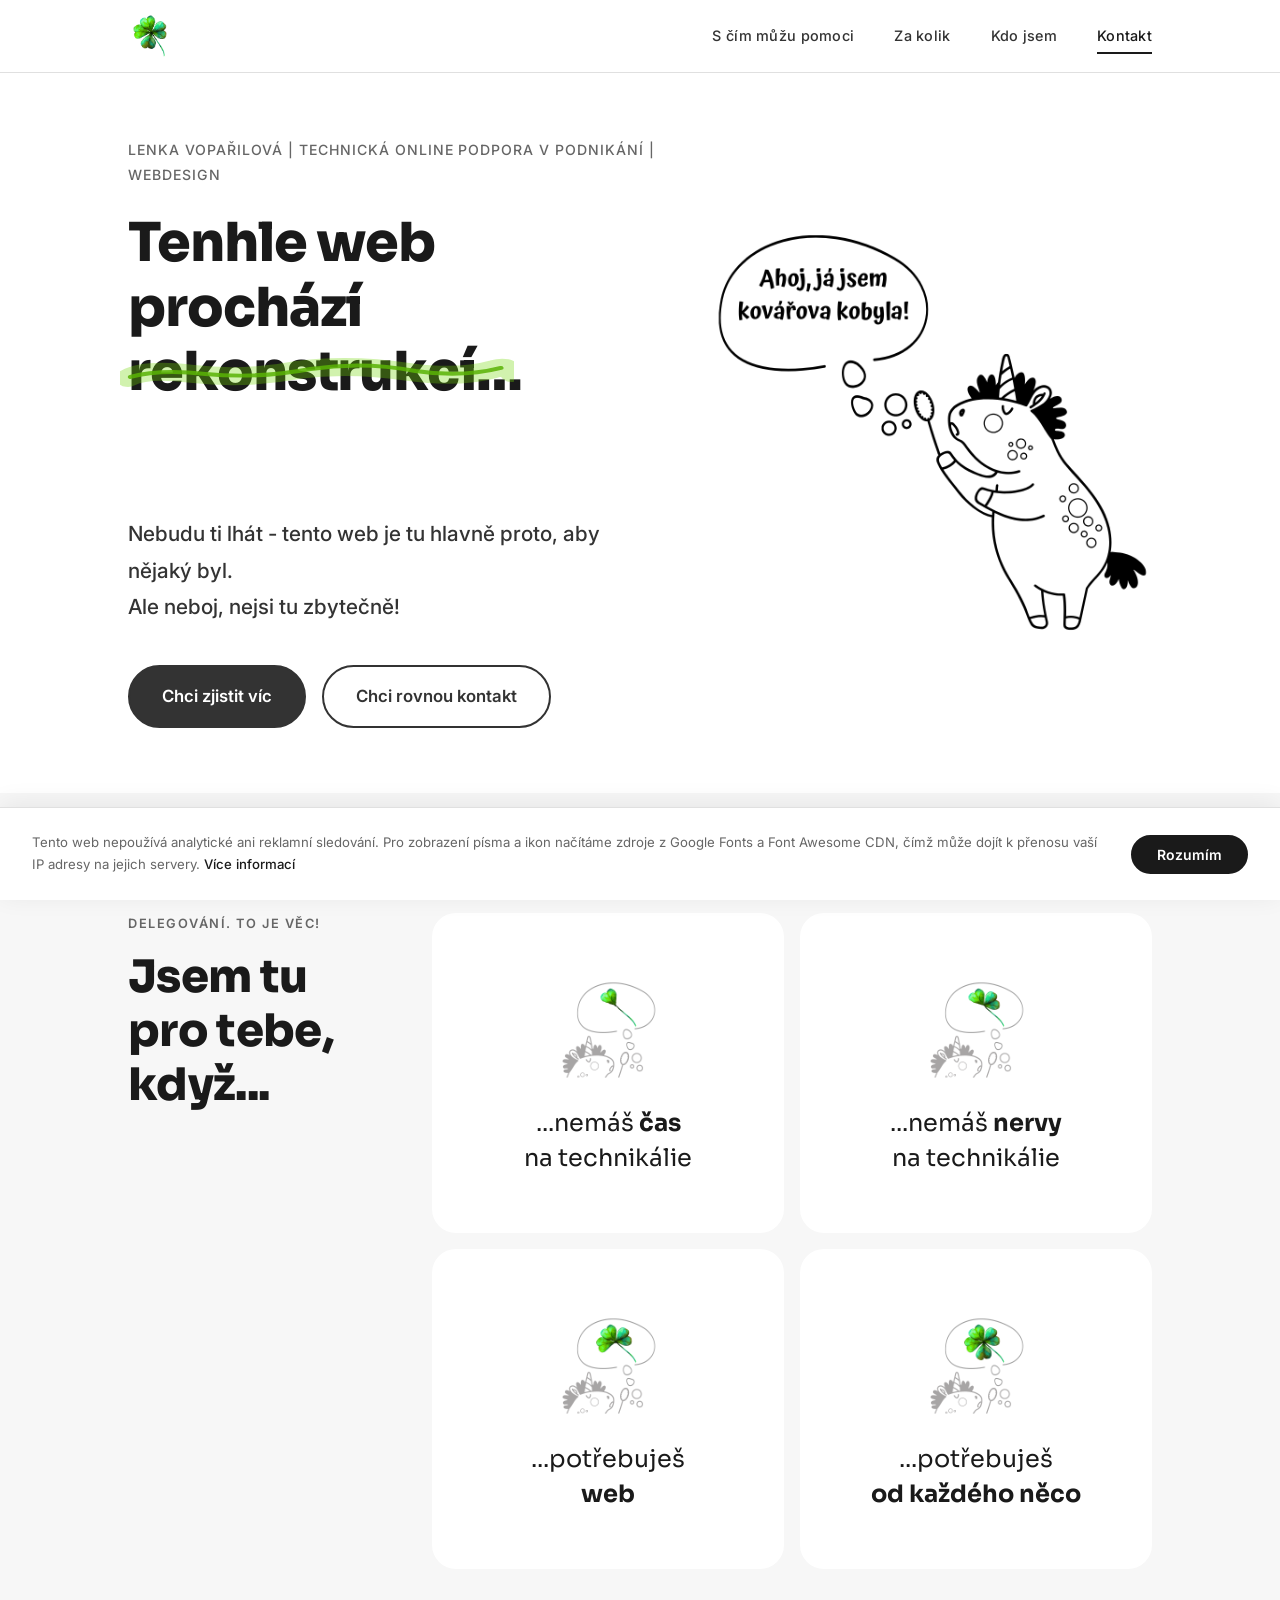
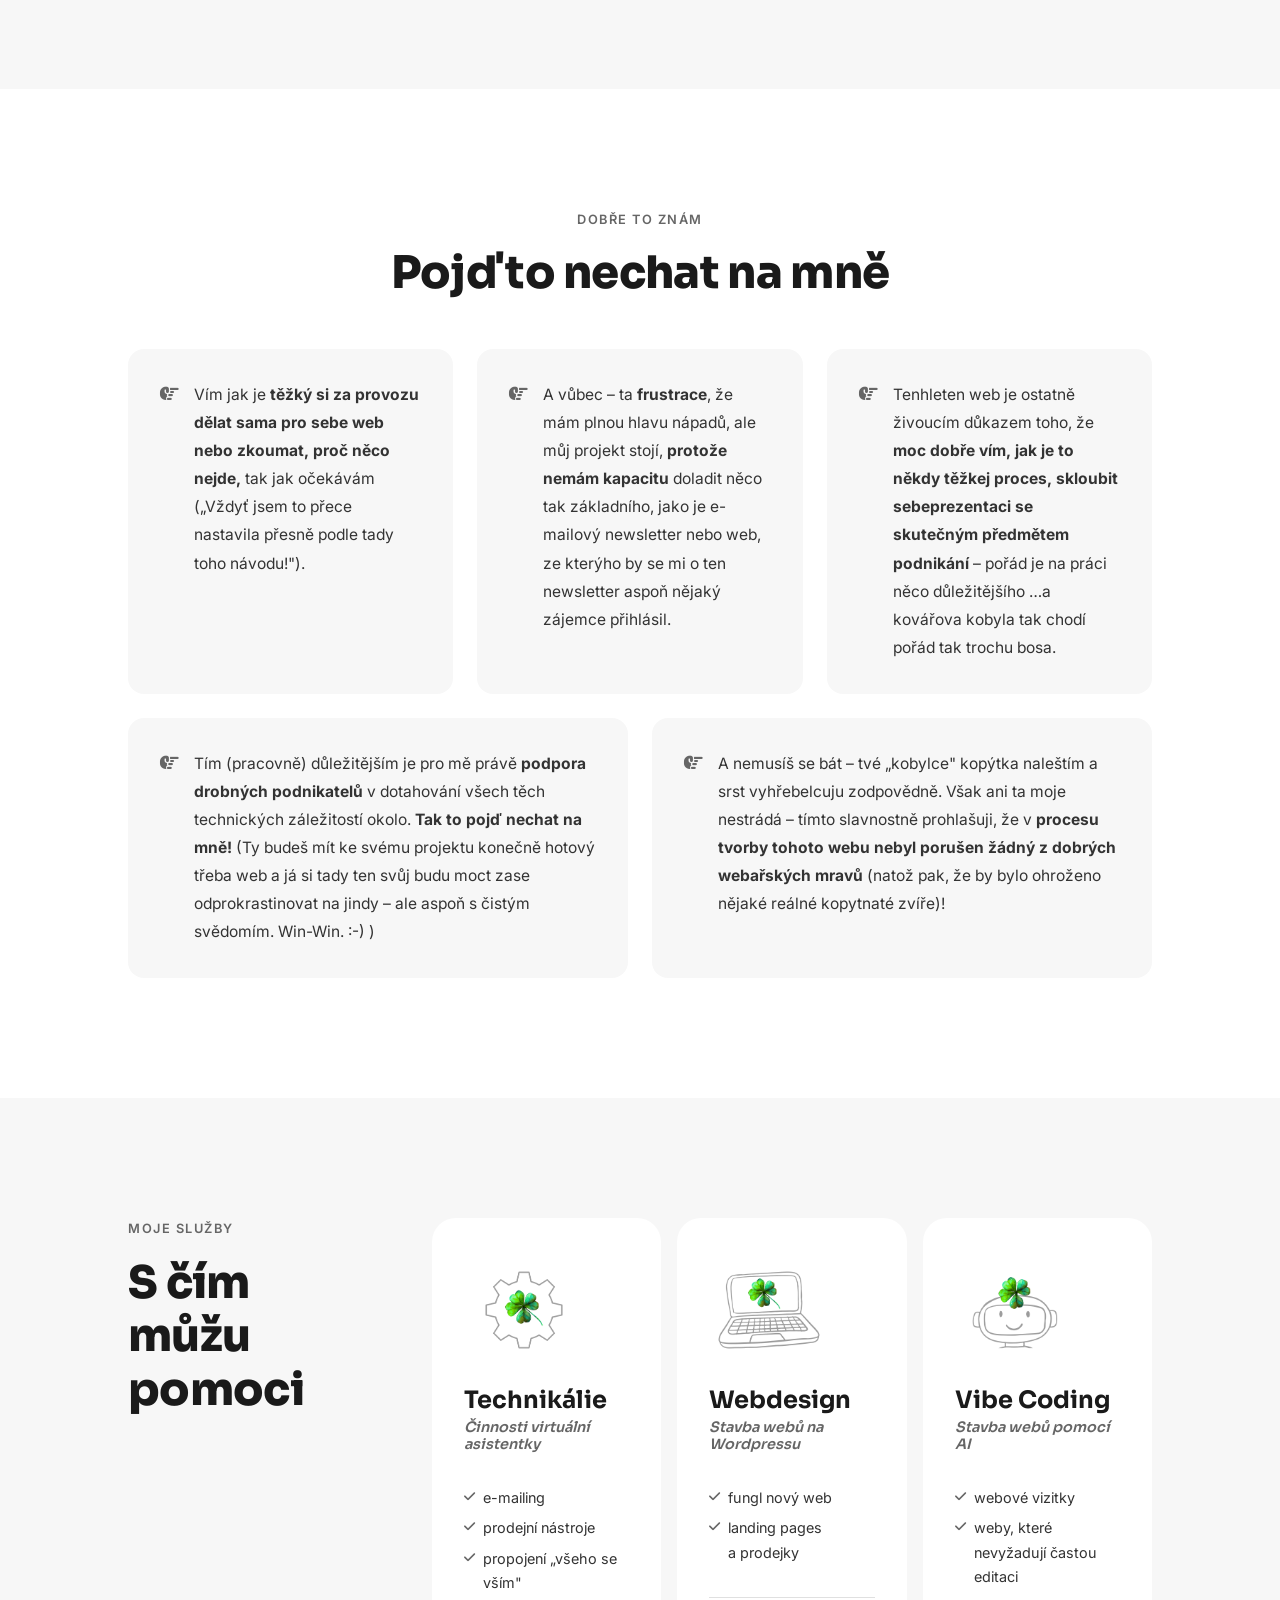
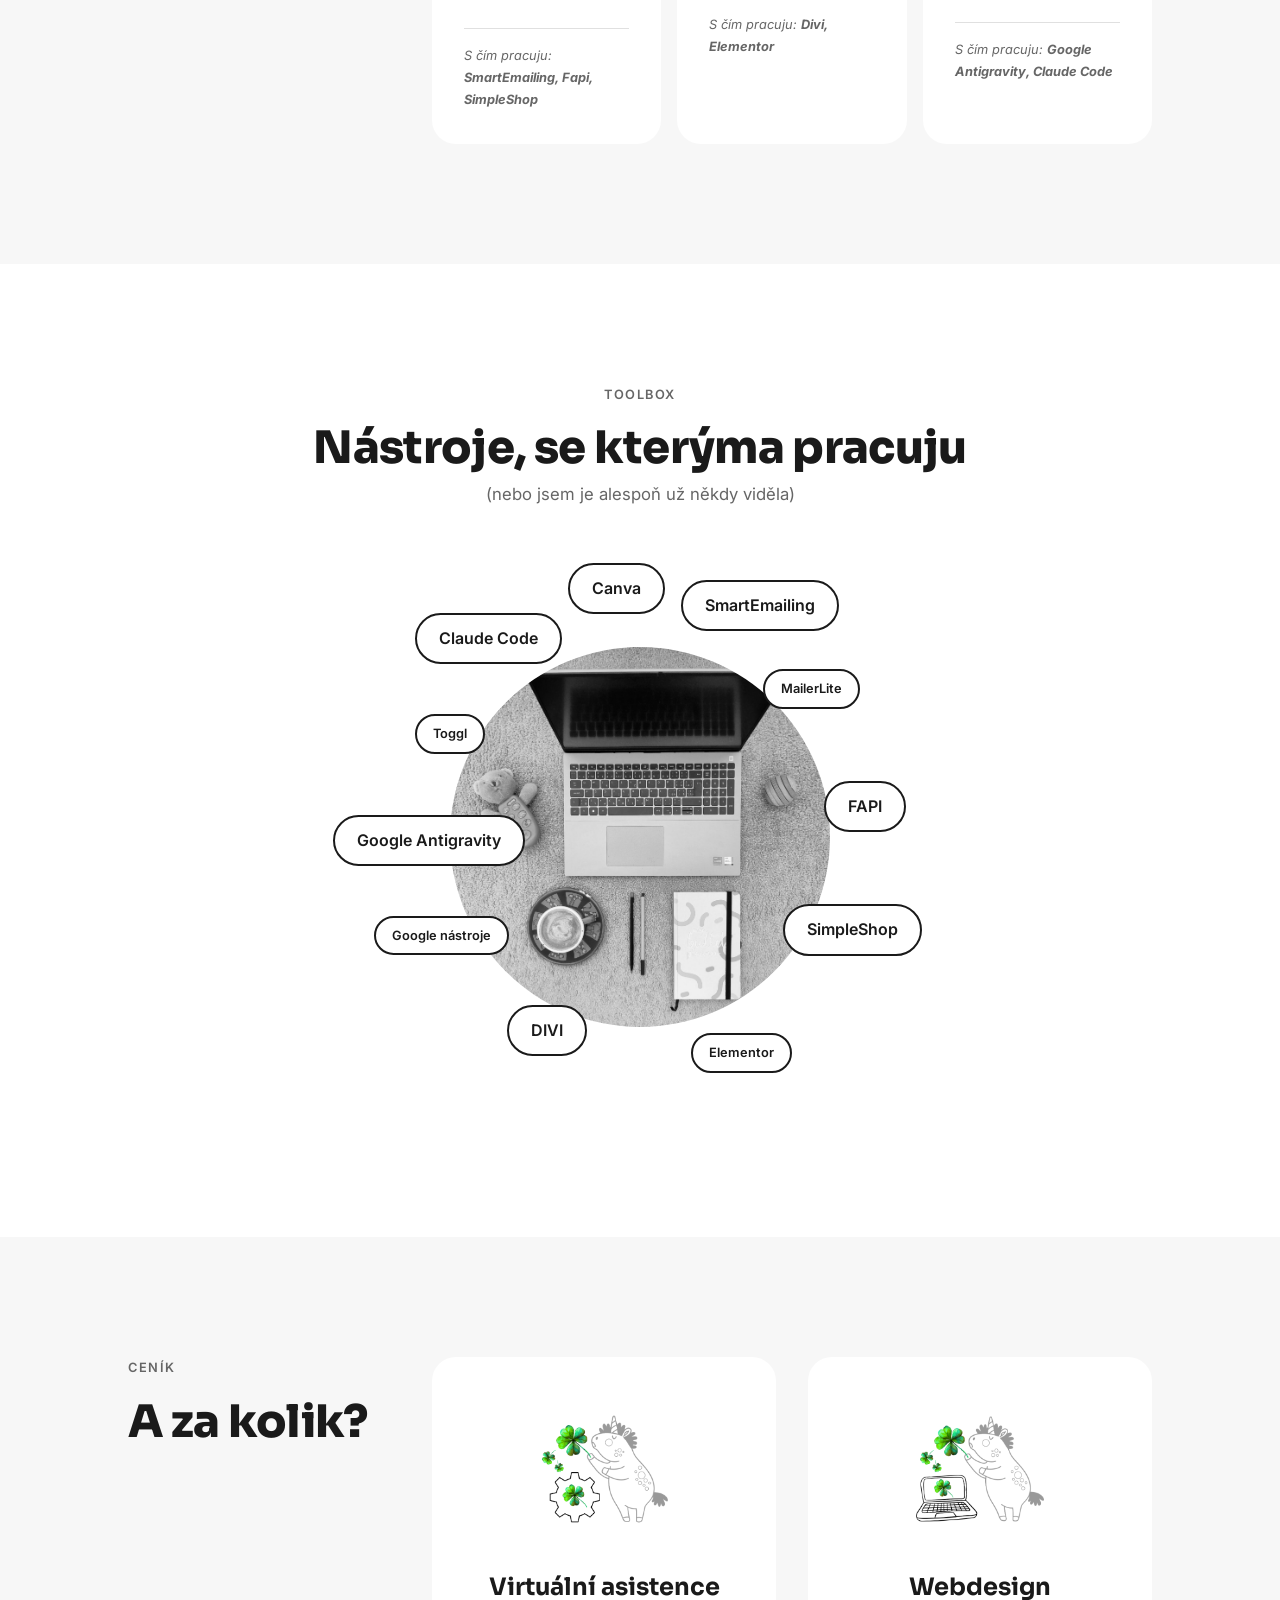
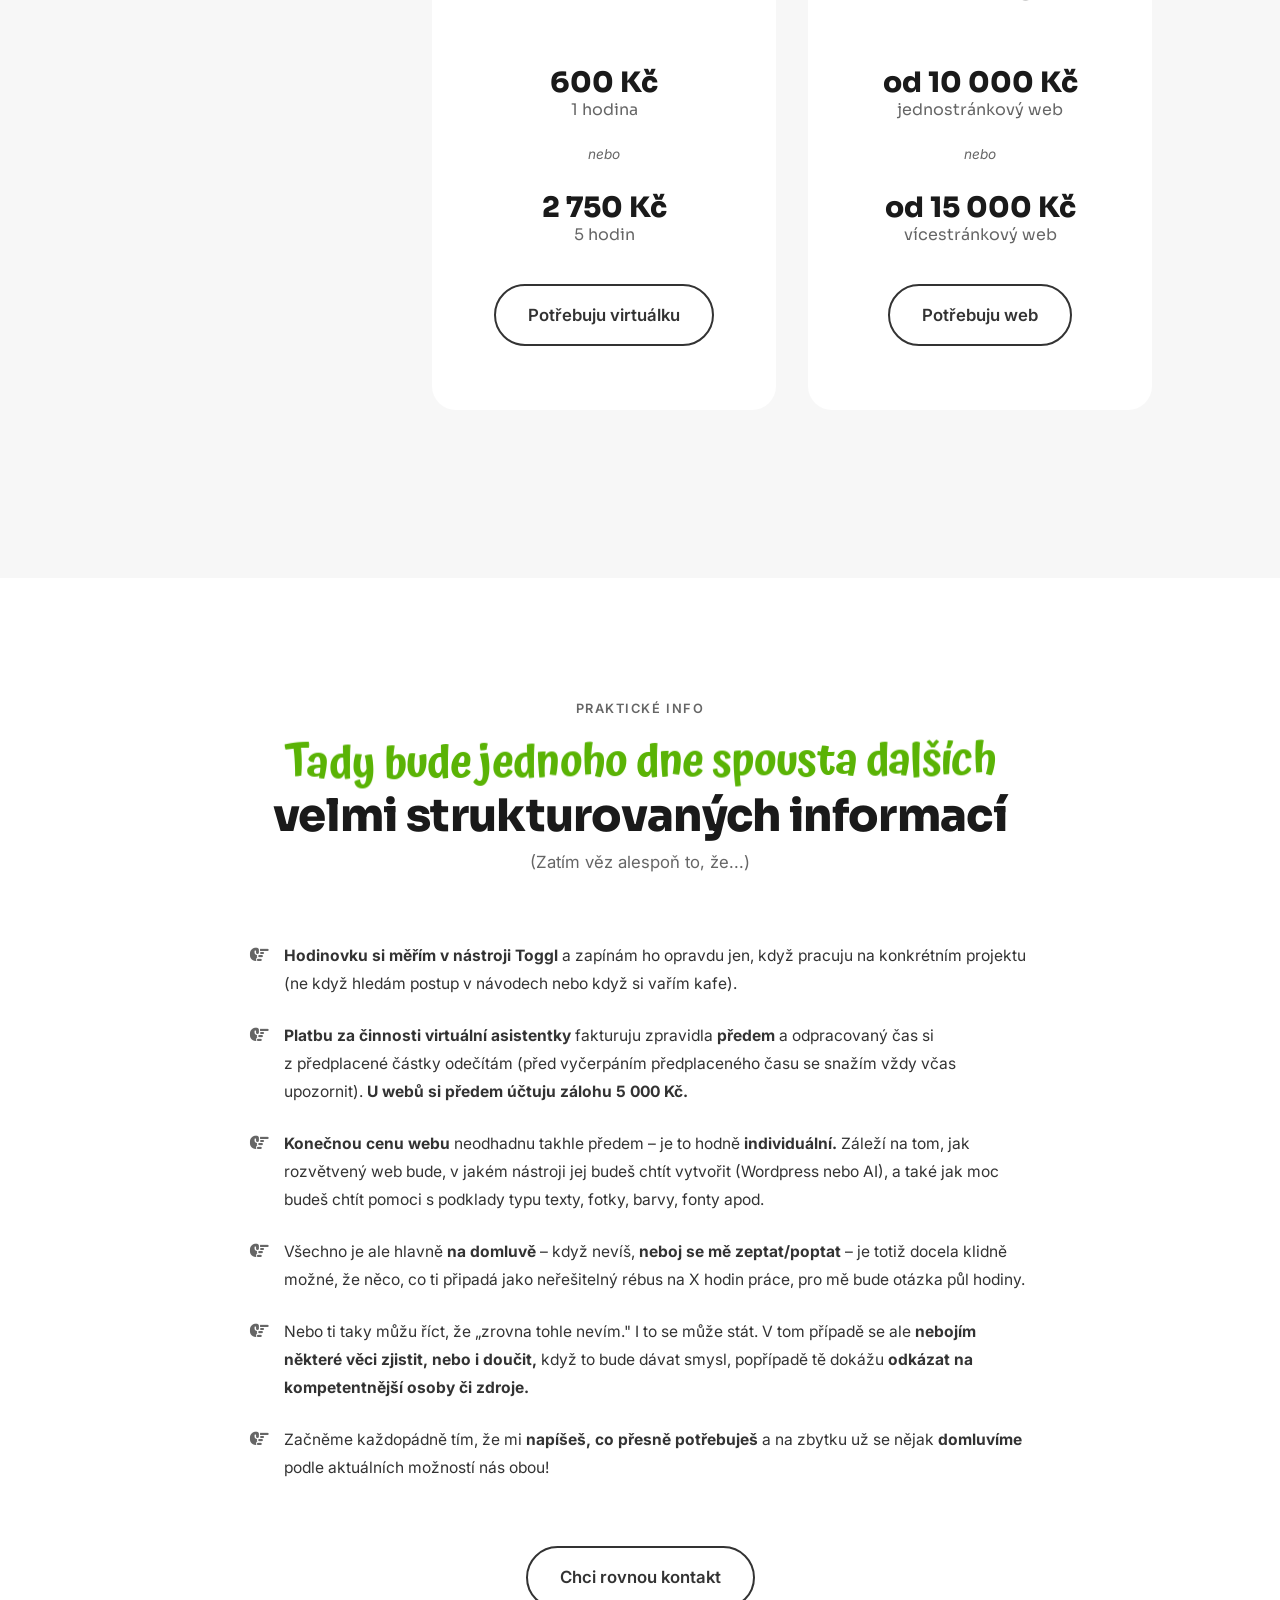
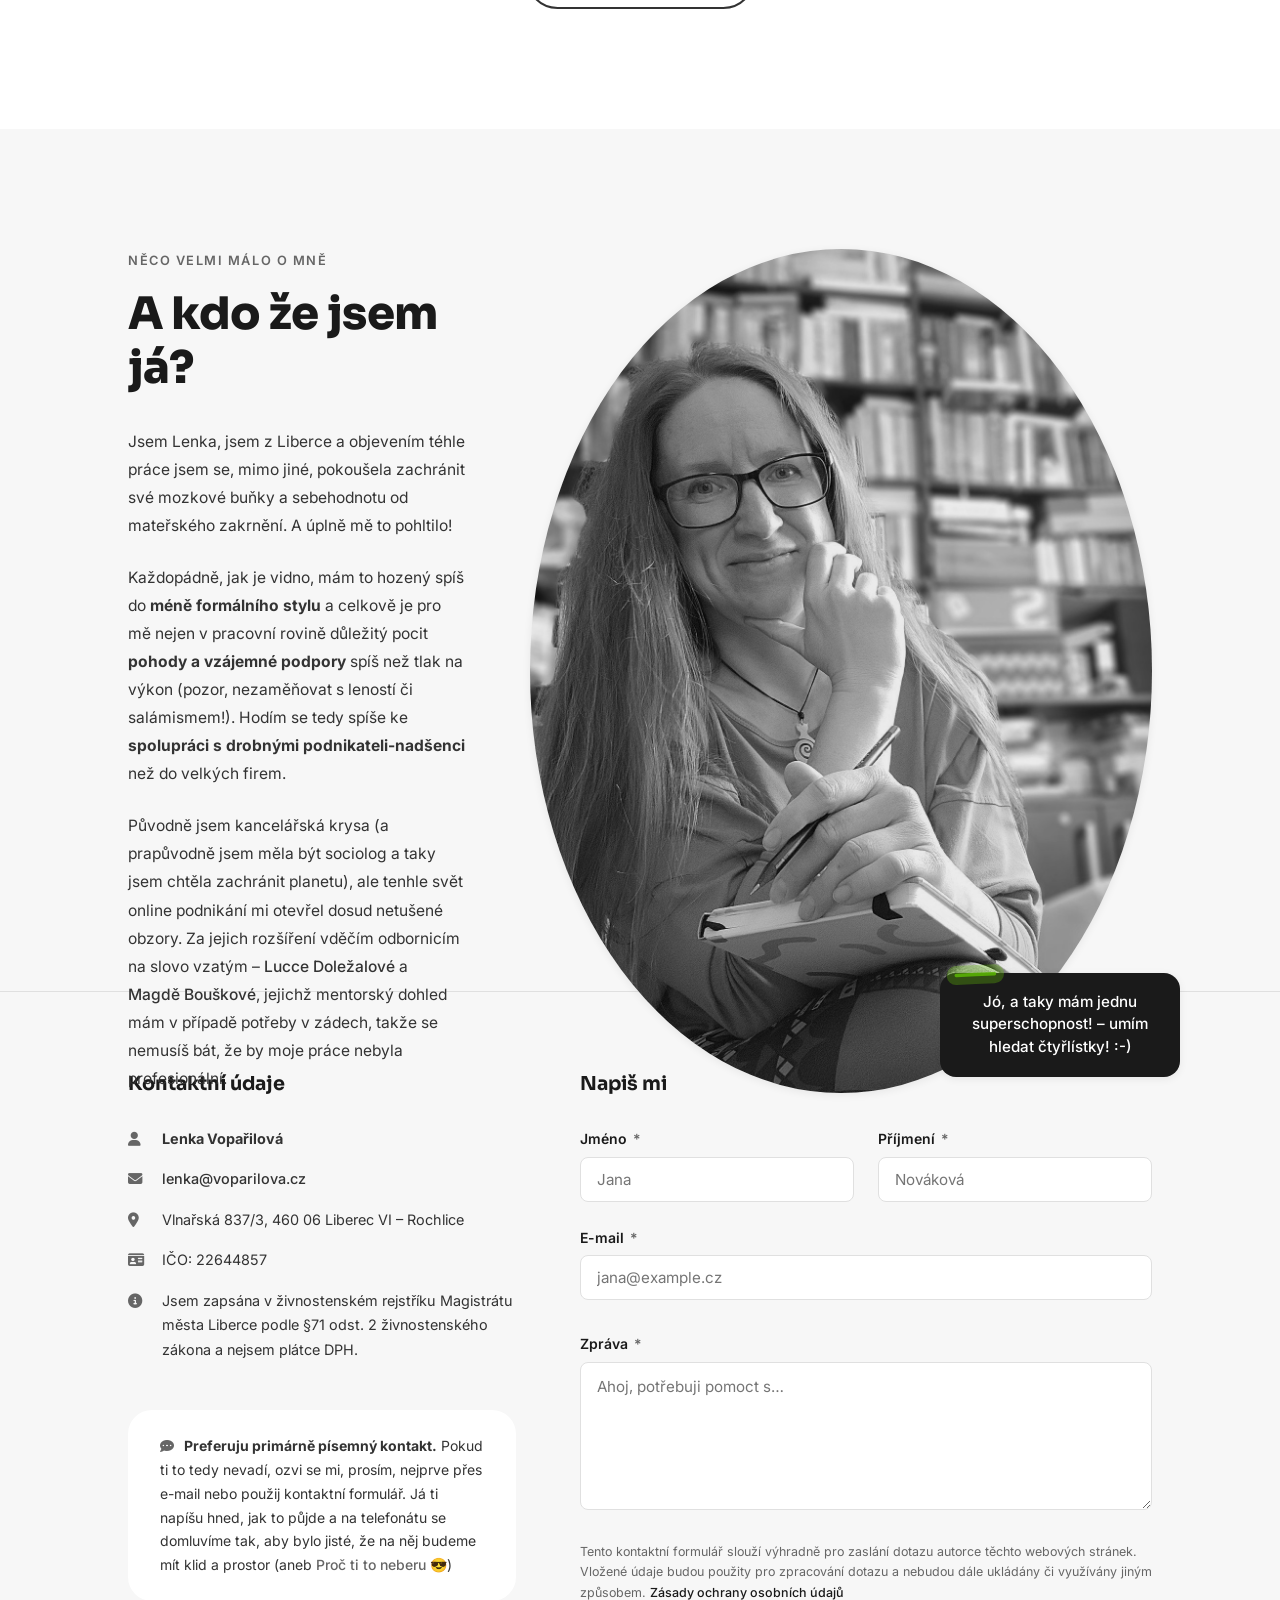
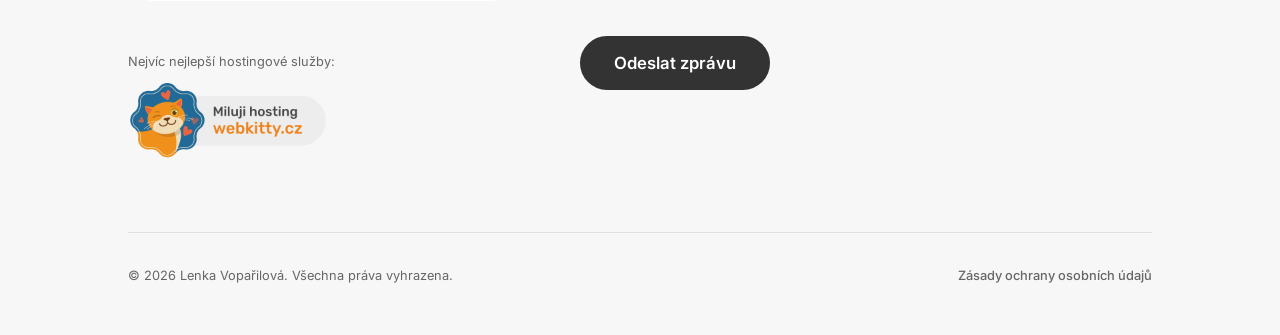
==== commit 4792b052: "verze2-28426" ====
--- a/index.html
+++ b/index.html
@@ -871,7 +871,7 @@
               Tento kontaktní formulář slouží výhradně pro zaslání dotazu autorce těchto webových
               stránek. Vložené údaje budou použity pro zpracování dotazu a nebudou dále ukládány
               či využívány jiným způsobem.
-              <a href="zasady-ochrany-osobnich-udaju.html">Zásady ochrany osobních údajů</a>
+              <a href="/zasady-ochrany-osobnich-udaju">Zásady ochrany osobních údajů</a>
             </p>
 
             <!-- Odeslání -->
@@ -891,7 +891,7 @@
       <div class="footer-bottom">
         <p>&copy; <span id="current-year">2026</span> Lenka Vopařilová. Všechna práva vyhrazena.</p>
         <p>
-          <a href="zasady-ochrany-osobnich-udaju.html">Zásady ochrany osobních údajů</a>
+          <a href="/zasady-ochrany-osobnich-udaju">Zásady ochrany osobních údajů</a>
         </p>
       </div>
 
@@ -906,7 +906,7 @@
     <p>
       Tento web nepoužívá analytické ani reklamní sledování. Pro zobrazení písma a ikon načítáme
       zdroje z Google Fonts a Font Awesome CDN, čímž může dojít k přenosu vaší IP adresy na jejich servery.
-      <a href="zasady-ochrany-osobnich-udaju.html">Více informací</a>
+      <a href="/zasady-ochrany-osobnich-udaju">Více informací</a>
     </p>
     <button id="cookie-accept" class="btn-cookie">Rozumím</button>
   </div>
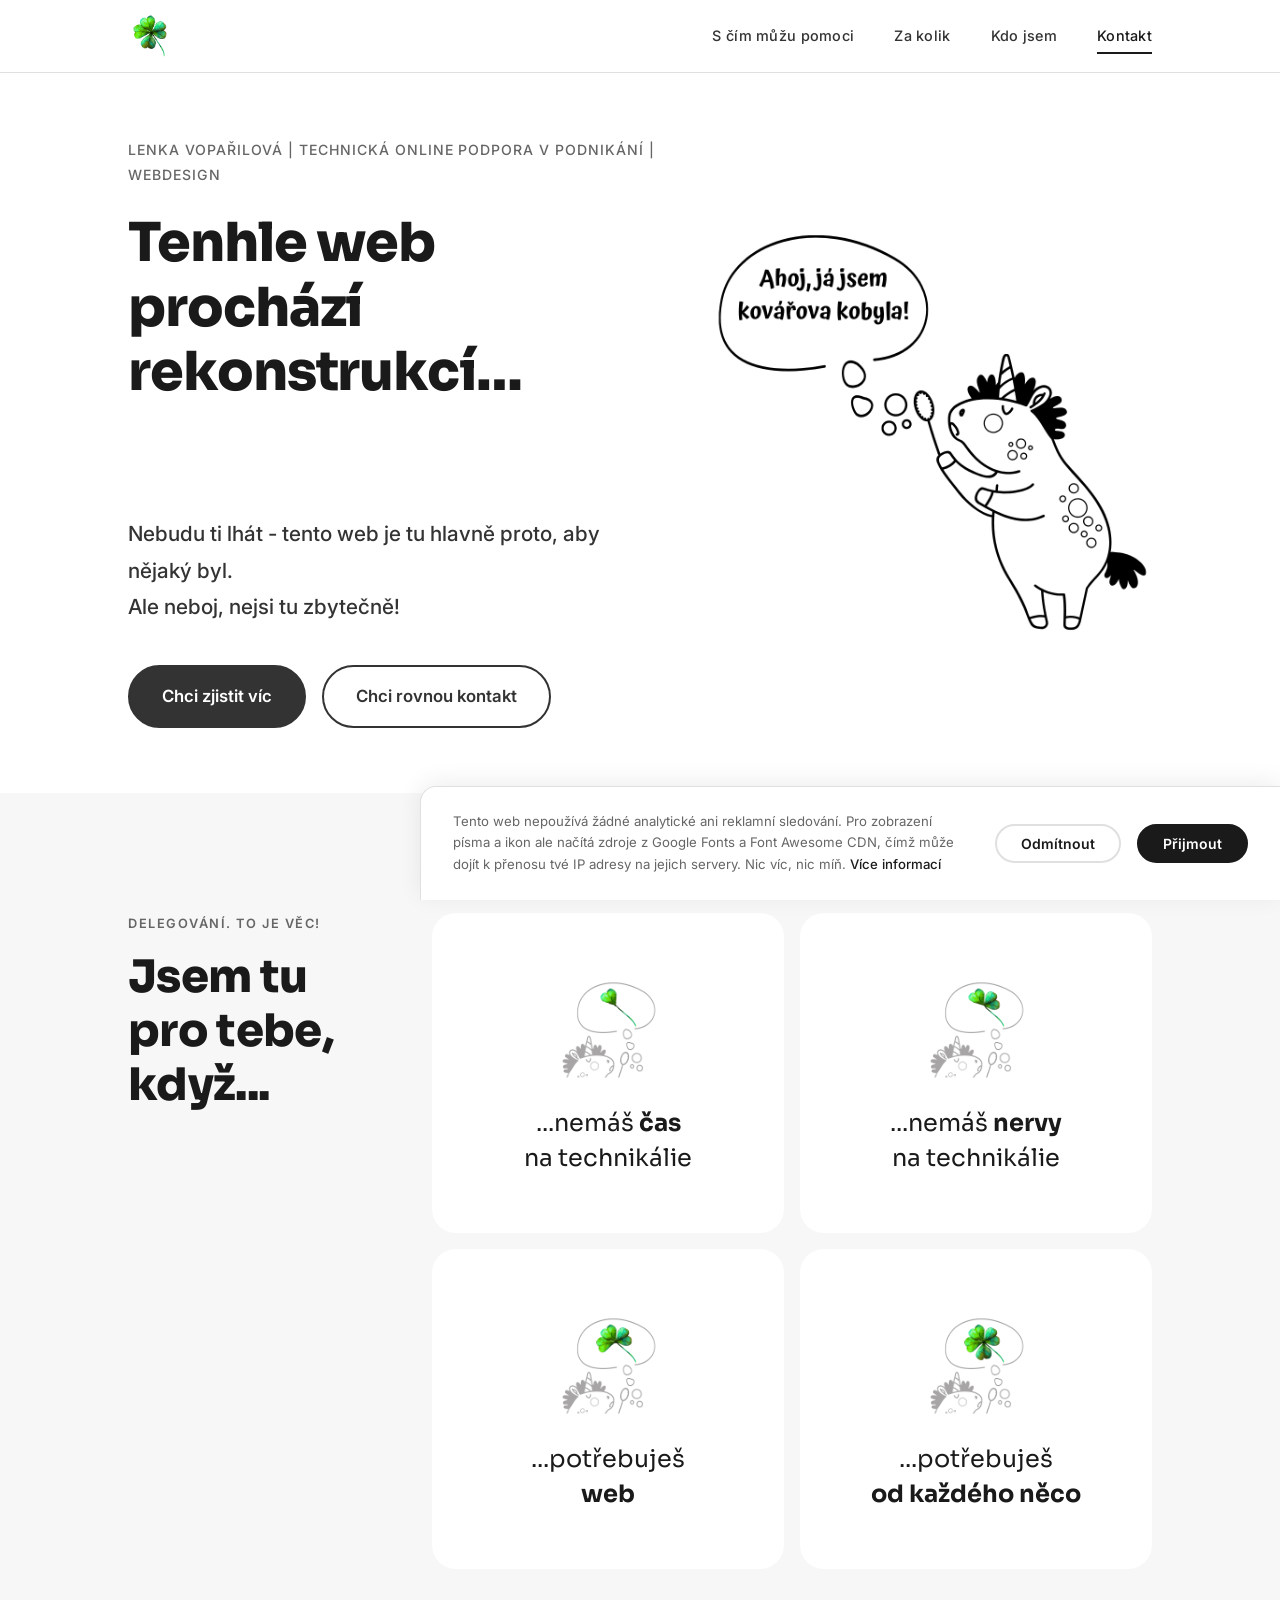
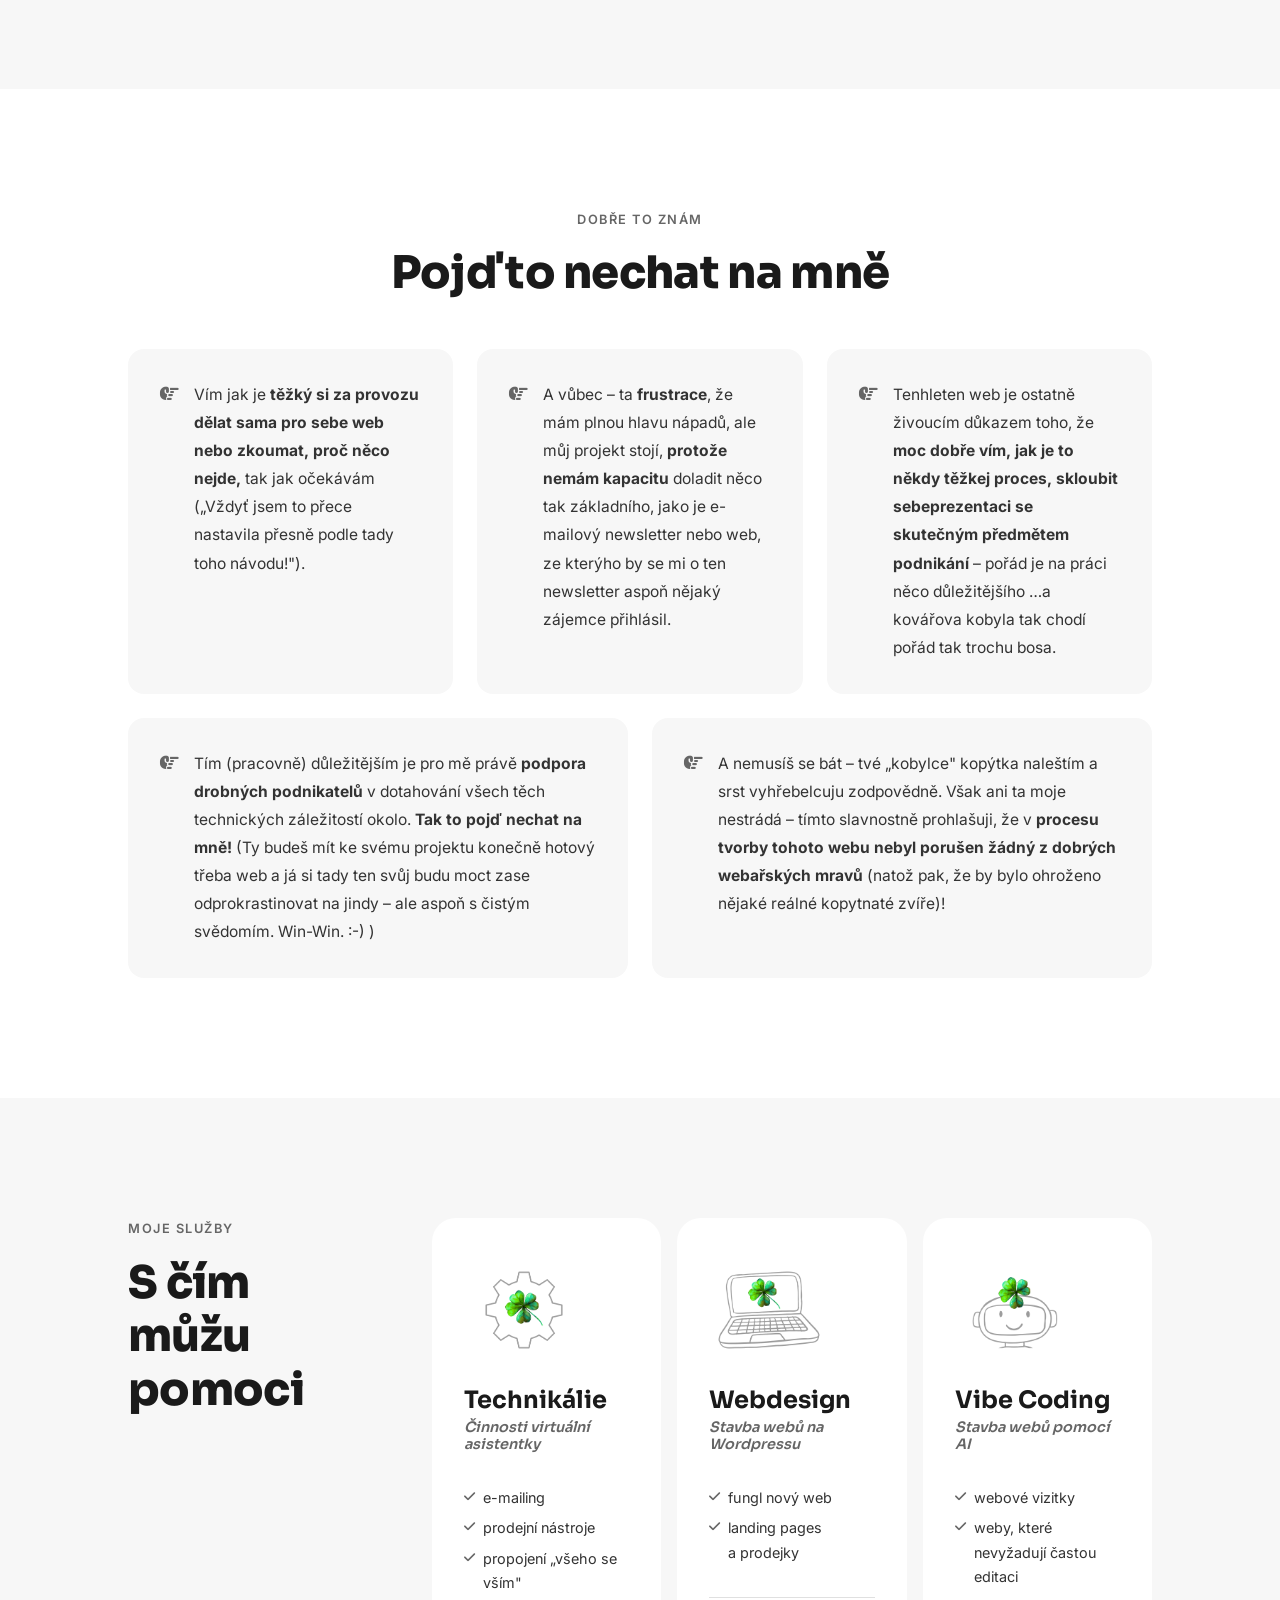
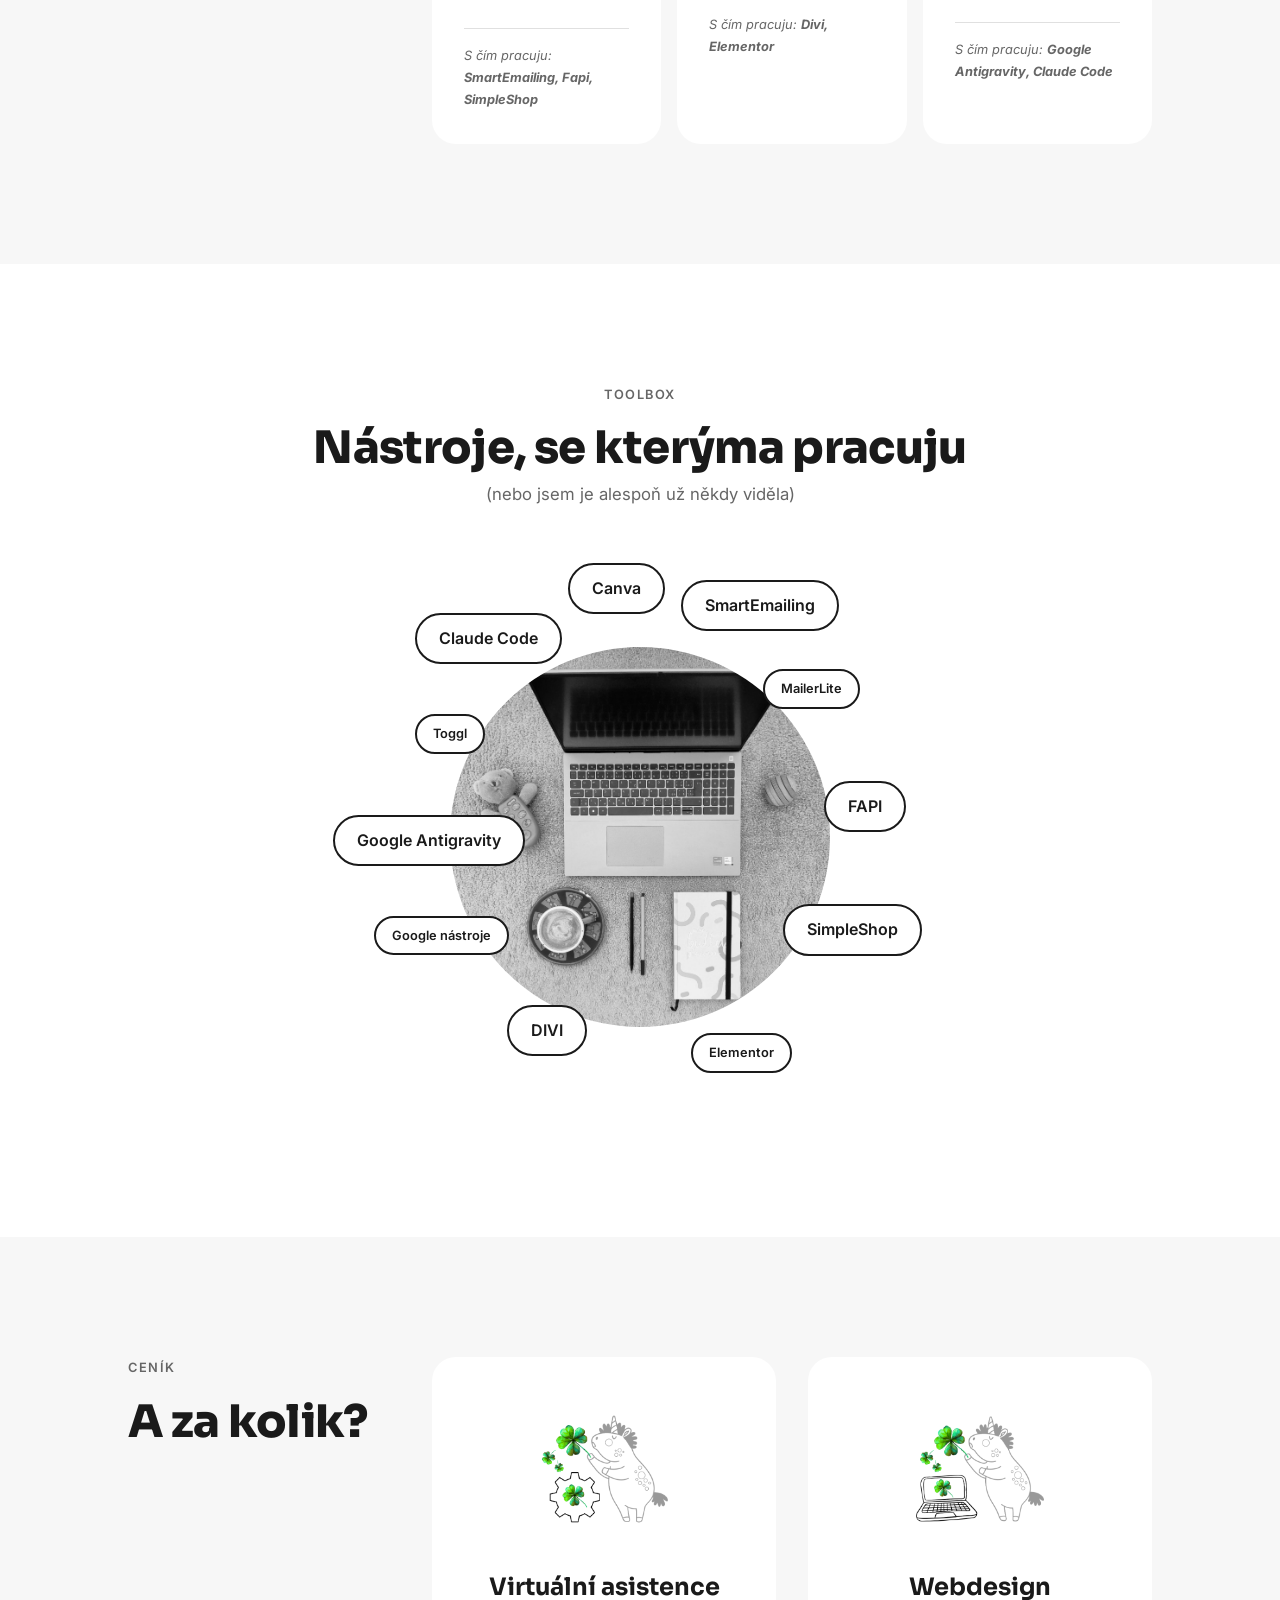
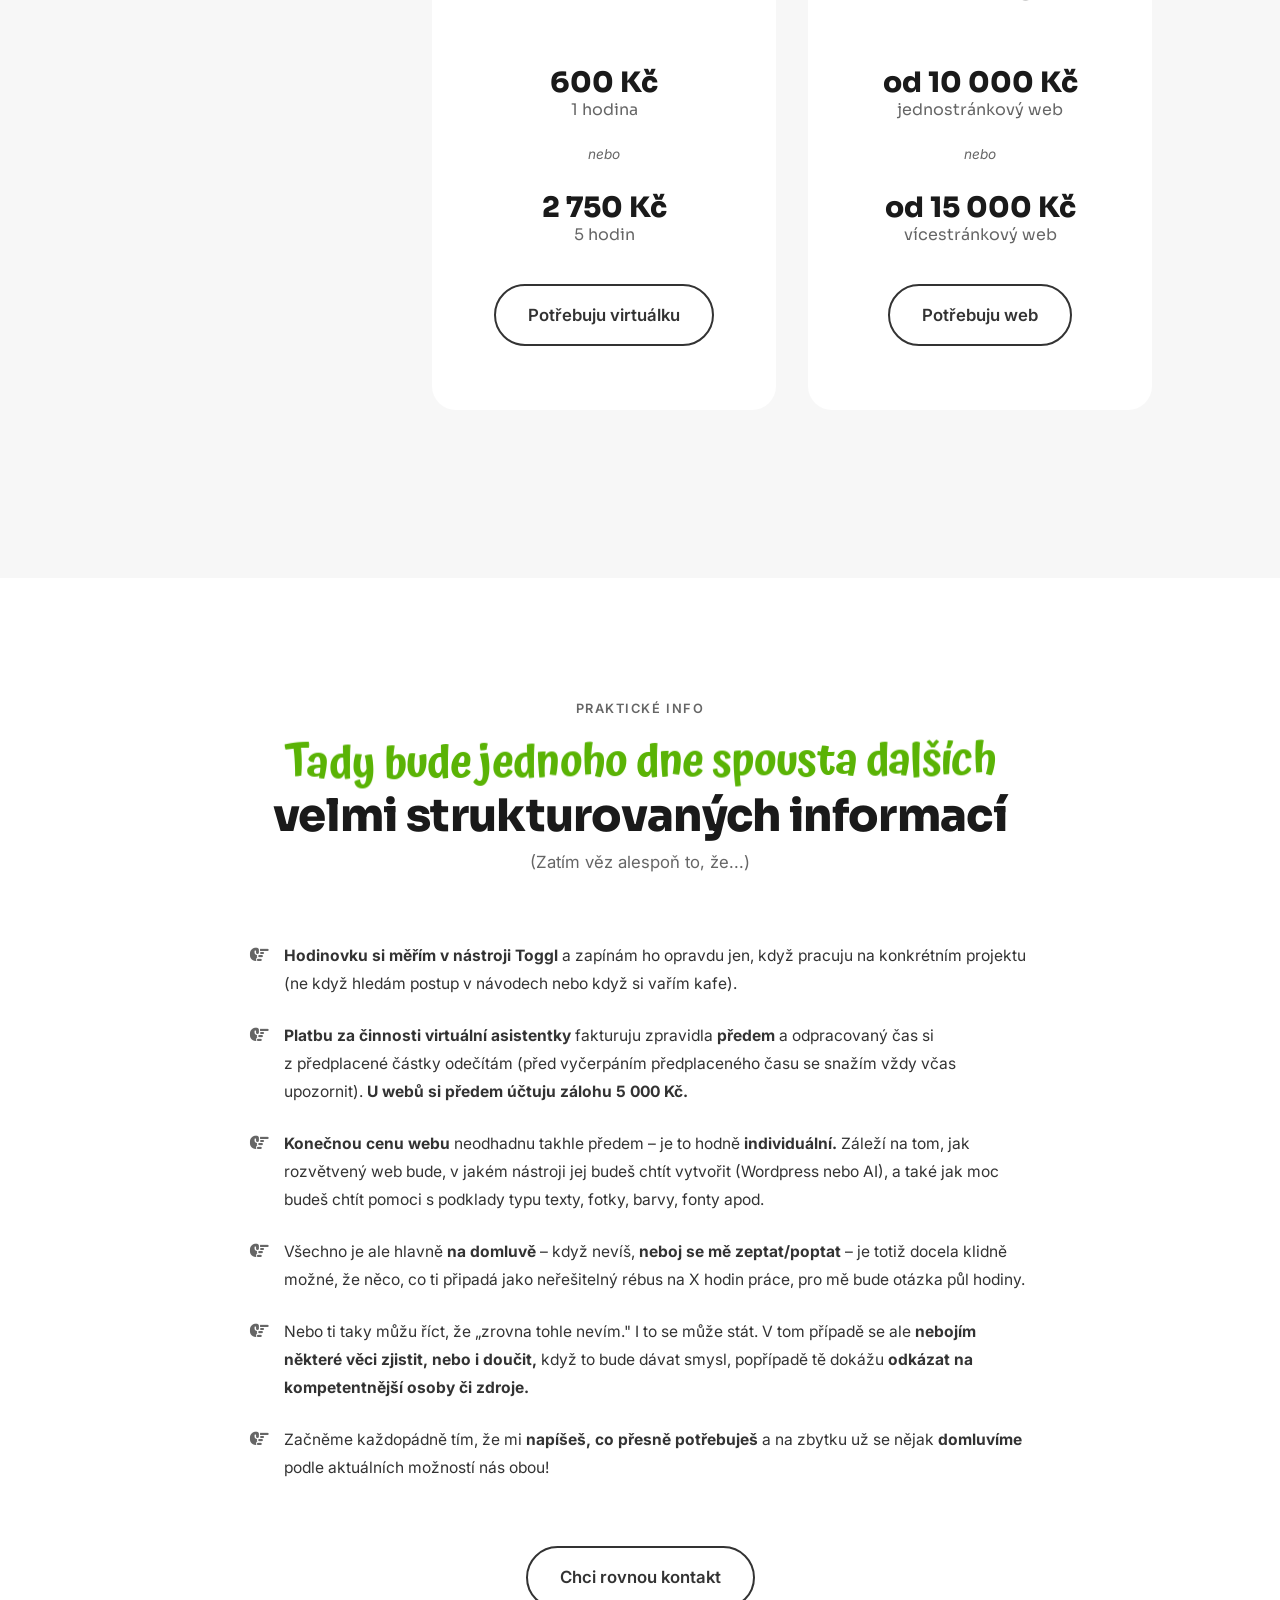
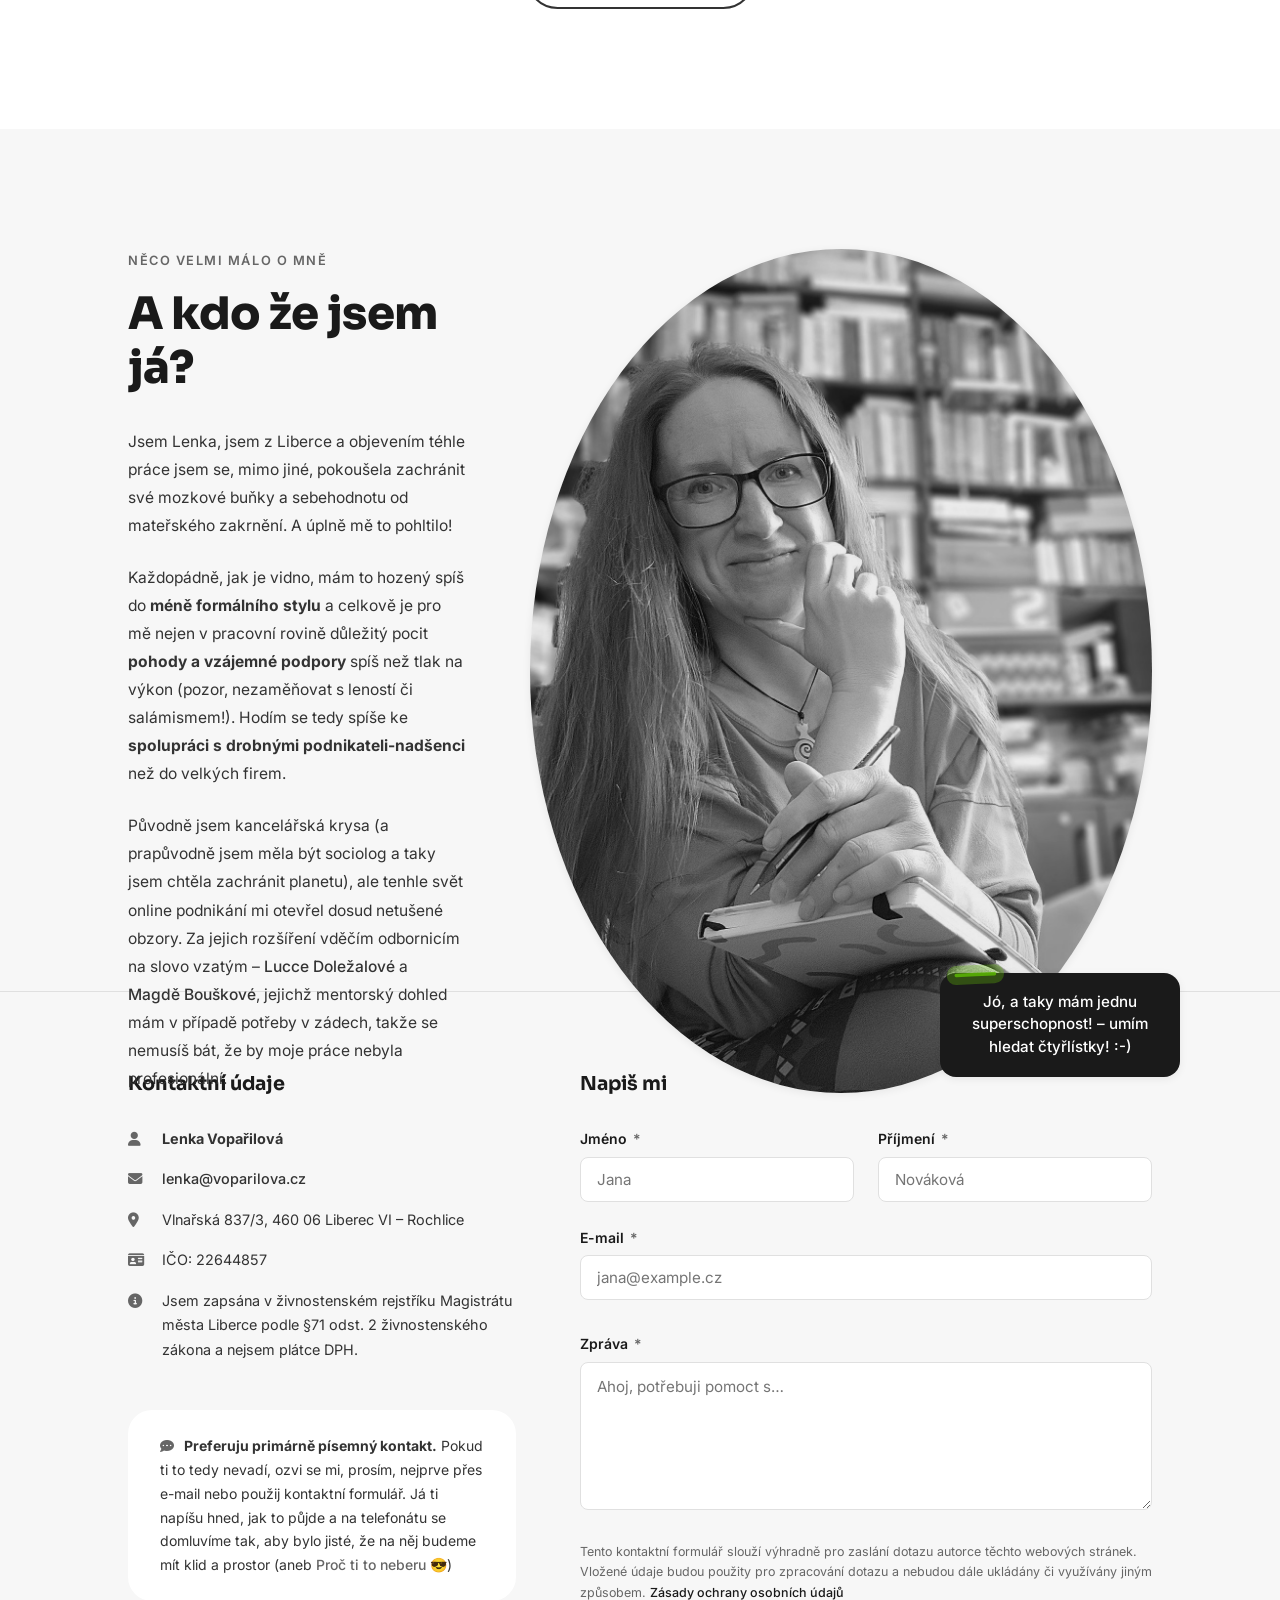
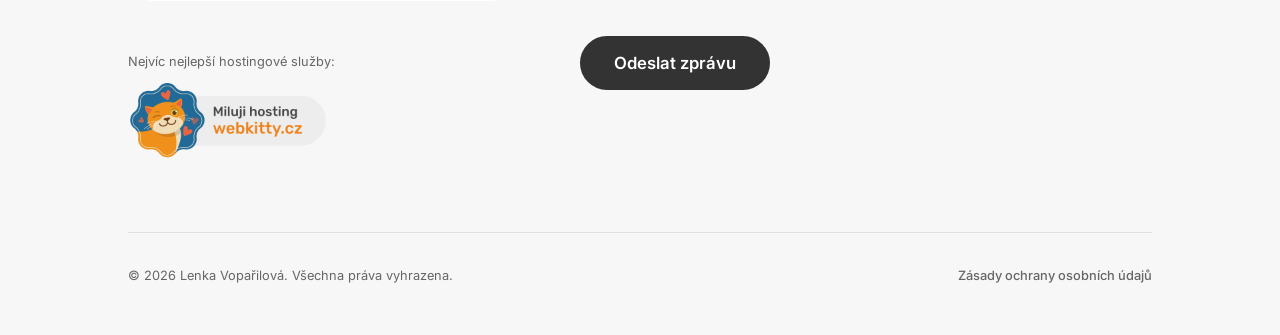
==== commit 018c9682: "220526" ====
--- a/index.html
+++ b/index.html
@@ -904,11 +904,15 @@
      ============================================================ -->
   <div id="cookie-banner" class="cookie-banner hidden" role="region" aria-label="Informace o cookies">
     <p>
-      Tento web nepoužívá analytické ani reklamní sledování. Pro zobrazení písma a ikon načítáme
-      zdroje z Google Fonts a Font Awesome CDN, čímž může dojít k přenosu vaší IP adresy na jejich servery.
+      Tento web nepoužívá žádné analytické ani reklamní sledování. Pro zobrazení písma a ikon ale načítá
+      zdroje z Google Fonts a Font Awesome CDN, čímž může dojít k přenosu tvé IP adresy na jejich servery. Nic víc, nic
+      míň.
       <a href="/zasady-ochrany-osobnich-udaju">Více informací</a>
     </p>
-    <button id="cookie-accept" class="btn-cookie">Rozumím</button>
+    <div class="cookie-banner-actions">
+      <button id="cookie-decline" class="btn-cookie btn-cookie--outline">Odmítnout</button>
+      <button id="cookie-accept" class="btn-cookie">Přijmout</button>
+    </div>
   </div>
 
 
--- a/css/style.css
+++ b/css/style.css
@@ -1501,12 +1501,15 @@
 .cookie-banner {
   position: fixed;
   bottom: 0;
-  left: 0;
   right: 0;
+  left: auto;
   z-index: 200;
   background: var(--clr-bg);
   color: var(--clr-text);
-  border-top: 1px solid var(--clr-border);
+  border: 1px solid var(--clr-border);
+  border-bottom: none;
+  border-right: none;
+  border-radius: var(--radius-md) 0 0 0;
   box-shadow: 0 -4px 24px rgba(0, 0, 0, 0.07);
   padding: var(--sp-3) var(--sp-4);
   display: flex;
@@ -1514,6 +1517,8 @@
   align-items: center;
   justify-content: space-between;
   gap: var(--sp-3);
+  width: calc(100vw - var(--sp-6));
+  max-width: 860px;
   animation: fadeInUp 0.4s ease;
 }
 
@@ -1545,7 +1550,7 @@
   font-weight: 600;
   white-space: nowrap;
   cursor: pointer;
-  transition: background var(--transition), color var(--transition), transform var(--transition);
+  transition: background var(--transition), color var(--transition), border-color var(--transition), transform var(--transition);
   flex-shrink: 0;
 }
 
@@ -1555,8 +1560,54 @@
   transform: translateY(-1px);
 }
 
+.cookie-banner .btn-cookie--outline {
+  background: transparent;
+  color: var(--clr-dark);
+  border-color: var(--clr-border);
+}
+
+.cookie-banner .btn-cookie--outline:hover {
+  background: transparent;
+  color: var(--clr-dark);
+  border-color: var(--clr-dark);
+  transform: translateY(-1px);
+}
+
+.cookie-banner-actions {
+  display: flex;
+  gap: var(--sp-2);
+  justify-content: flex-end;
+}
+
 .cookie-banner.hidden {
   display: none;
+}
+
+@media (max-width: 640px) {
+  .cookie-banner {
+    left: 0;
+    right: 0;
+    width: 100%;
+    max-width: 100%;
+    border-radius: 0;
+    border-left: none;
+    border-right: none;
+    flex-direction: column;
+    flex-wrap: nowrap;
+    align-items: flex-start;
+    justify-content: flex-start;
+  }
+
+  .cookie-banner p {
+    flex: 0 0 auto;
+    width: 100%;
+  }
+
+  .cookie-banner-actions {
+    flex: 0 0 auto;
+    width: 100%;
+    justify-content: flex-end;
+  }
 }
 
 /* ============================================================
